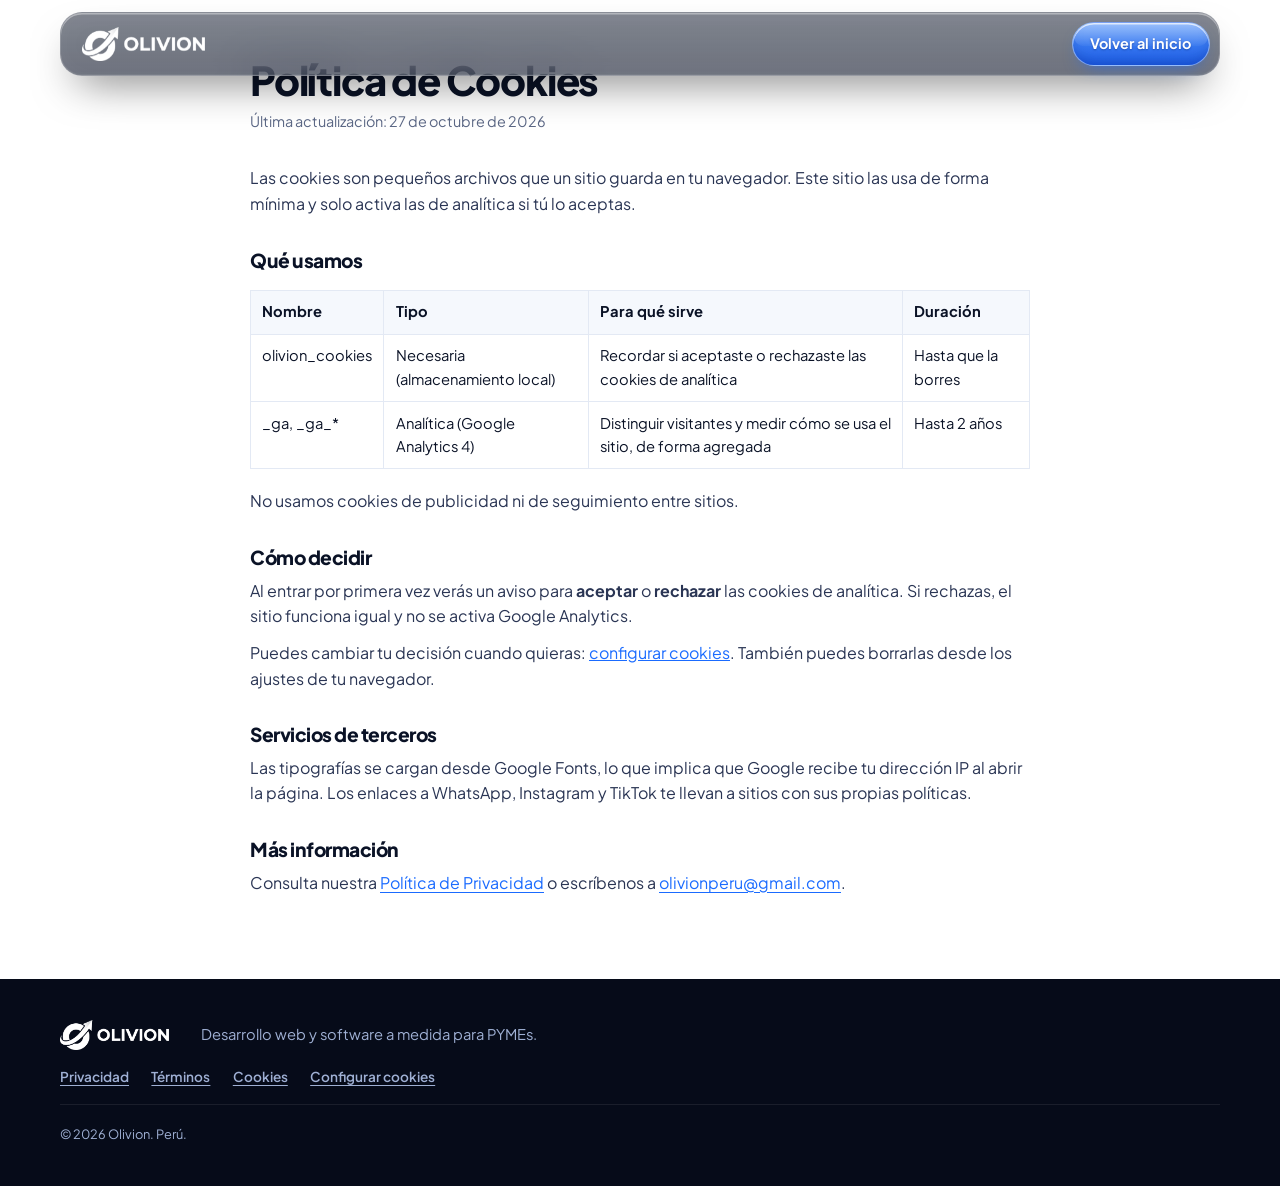
==== cookies.html @ f4558fa3 "Prepara migracion a Cloudflare Pages: dominio olivionperu.com, politicas legales, headers de segurid" ====
<!DOCTYPE html>
<html lang="es">
<head>
<meta charset="utf-8">
<meta name="viewport" content="width=device-width, initial-scale=1">
<title>Política de Cookies | Olivion</title>
<meta name="description" content="Qué cookies usa el sitio de Olivion, para qué sirven y cómo puedes aceptarlas, rechazarlas o cambiar tu decisión.">
<meta name="theme-color" content="#0a1226">
<link rel="canonical" href="https://olivionperu.com/cookies">
<link rel="icon" type="image/png" href="favicon.png">
<link rel="preconnect" href="https://fonts.googleapis.com">
<link rel="preconnect" href="https://fonts.gstatic.com" crossorigin>
<link href="https://fonts.googleapis.com/css2?family=Plus+Jakarta+Sans:wght@400;500;600;700;800&display=swap" rel="stylesheet">
<link rel="stylesheet" href="styles.css">
</head>
<body>
<header class="nav">
  <div class="wrap nav__in">
    <a href="/" class="brand" aria-label="Olivion, inicio"><img src="img/logo-h-light.png" alt="Olivion" height="34"></a>
    <nav class="menu" aria-label="Principal"><a href="/" class="btn btn--sm">Volver al inicio</a></nav>
  </div>
</header>

<main class="legal"><div class="legal__in">
<h1>Política de Cookies</h1>
<p class="upd">Última actualización: 27 de octubre de 2026</p>

<p>Las cookies son pequeños archivos que un sitio guarda en tu navegador. Este sitio las usa de forma mínima y solo activa las de analítica si tú lo aceptas.</p>

<h2>Qué usamos</h2>
<div class="legal__scroll"><table>
  <tr><th>Nombre</th><th>Tipo</th><th>Para qué sirve</th><th>Duración</th></tr>
  <tr><td>olivion_cookies</td><td>Necesaria (almacenamiento local)</td><td>Recordar si aceptaste o rechazaste las cookies de analítica</td><td>Hasta que la borres</td></tr>
  <tr><td>_ga, _ga_*</td><td>Analítica (Google Analytics 4)</td><td>Distinguir visitantes y medir cómo se usa el sitio, de forma agregada</td><td>Hasta 2 años</td></tr>
</table></div>
<p>No usamos cookies de publicidad ni de seguimiento entre sitios.</p>

<h2>Cómo decidir</h2>
<p>Al entrar por primera vez verás un aviso para <strong>aceptar</strong> o <strong>rechazar</strong> las cookies de analítica. Si rechazas, el sitio funciona igual y no se activa Google Analytics.</p>
<p>Puedes cambiar tu decisión cuando quieras: <button type="button" data-cookies style="font:inherit;color:var(--blue);background:none;border:0;padding:0;cursor:pointer;text-decoration:underline">configurar cookies</button>. También puedes borrarlas desde los ajustes de tu navegador.</p>

<h2>Servicios de terceros</h2>
<p>Las tipografías se cargan desde Google Fonts, lo que implica que Google recibe tu dirección IP al abrir la página. Los enlaces a WhatsApp, Instagram y TikTok te llevan a sitios con sus propias políticas.</p>

<h2>Más información</h2>
<p>Consulta nuestra <a href="/privacidad">Política de Privacidad</a> o escríbenos a <a href="mailto:olivionperu@gmail.com">olivionperu@gmail.com</a>.</p>
</div></main>

<footer class="foot">
  <div class="wrap foot__in">
    <img src="img/logo-h-light.png" alt="Olivion" height="30">
    <p>Desarrollo web y software a medida para PYMEs.</p>
    <nav class="foot__legal" aria-label="Legal"><a href="/privacidad">Privacidad</a><a href="/terminos">Términos</a><a href="/cookies">Cookies</a><button type="button" data-cookies>Configurar cookies</button></nav>
    <small>© 2026 Olivion. Perú.</small>
  </div>
</footer>
<script src="analytics.js"></script>
</body>
</html>
---- styles.css ----
:root{
  --ink:#0a1226; --ink2:#111c3a; --blue:#1a6bff; --blue-d:#0f55d6; --sky:#e8f0ff;
  --bg:#ffffff; --soft:#f5f8fd; --line:#e3e9f4; --muted:#5b6785; --wa:#1fb855;
  --r:18px; --shadow:0 20px 50px -20px rgba(10,18,38,.25);
}
*{box-sizing:border-box;margin:0;padding:0}
html{scroll-behavior:smooth;scroll-padding-top:76px}
body{font-family:'Plus Jakarta Sans',system-ui,-apple-system,Segoe UI,sans-serif;color:var(--ink);background:var(--bg);line-height:1.6;-webkit-font-smoothing:antialiased}
img{max-width:100%;display:block}
a{color:inherit;text-decoration:none}
ul,ol{list-style:none}
.wrap{width:min(1160px,100% - 32px);margin-inline:auto}

/* buttons */
.btn{display:inline-flex;align-items:center;gap:.5rem;justify-content:center;background:var(--blue);color:#fff;font-weight:700;font-size:.98rem;padding:.9rem 1.5rem;border-radius:999px;border:0;cursor:pointer;transition:transform .2s,background .2s,box-shadow .2s;box-shadow:0 10px 24px -10px rgba(26,107,255,.7)}
.btn:hover{background:var(--blue-d);transform:translateY(-2px)}
.btn--sm{padding:.6rem 1.1rem;font-size:.9rem;box-shadow:none}
.btn--ghost{background:transparent;color:var(--ink);border:1.5px solid var(--line);box-shadow:none}
.btn--ghost:hover{background:var(--soft);border-color:var(--ink)}
.btn--wa{background:var(--wa);box-shadow:0 10px 24px -10px rgba(31,184,85,.7)}
.btn--wa:hover{background:#17a049}
.btn--line{background:transparent;border:1.5px solid rgba(255,255,255,.35);box-shadow:none}
.btn--line:hover{background:rgba(255,255,255,.1)}
.btn--full{width:100%}
:focus-visible{outline:3px solid var(--blue);outline-offset:3px}

/* nav */
.nav{position:sticky;top:0;z-index:50;background:rgba(10,18,38,.96);backdrop-filter:saturate(180%) blur(14px);border-bottom:1px solid rgba(255,255,255,.08)}
.nav__in{display:flex;align-items:center;justify-content:space-between;height:68px}
.brand img{height:34px;width:auto}
.menu{display:flex;align-items:center;gap:1.8rem;font-weight:600;font-size:.95rem}
.menu a:not(.btn){color:#a9b8d8;transition:color .2s}
.menu a:not(.btn):hover{color:#fff}
.burger{display:none;background:none;border:0;width:44px;height:44px;cursor:pointer;position:relative}
.burger span{position:absolute;left:11px;right:11px;height:2px;background:#fff;border-radius:2px;transition:.25s}
.burger span:first-child{top:18px}.burger span:last-child{top:26px}
.burger[aria-expanded="true"] span:first-child{top:22px;transform:rotate(45deg)}
.burger[aria-expanded="true"] span:last-child{top:22px;transform:rotate(-45deg)}

/* hero */
.hero{position:relative;overflow:hidden;background:var(--ink);color:#fff;isolation:isolate;display:flex;flex-direction:column;min-height:min(880px,calc(100svh - 68px))}
.hero__bg{position:absolute;inset:0;z-index:-1;overflow:hidden}
.orb{position:absolute;border-radius:50%;filter:blur(80px);opacity:.5;will-change:transform}
.o1{width:560px;height:560px;background:radial-gradient(circle,#1a6bff,transparent 65%);top:-220px;left:50%;margin-left:-280px;animation:drift1 16s ease-in-out infinite}
.o2{width:420px;height:420px;background:radial-gradient(circle,#3a4dff,transparent 65%);bottom:-120px;right:-80px;opacity:.35;animation:drift2 19s ease-in-out infinite}
@keyframes drift1{50%{transform:translate(-70px,40px) scale(1.12)}}
@keyframes drift2{50%{transform:translate(-60px,-40px) scale(1.15)}}

.hero__c{display:flex;flex-direction:column;align-items:center;text-align:center;padding:3rem 0 .5rem}
.eyebrow{display:inline-flex;align-items:center;gap:.55rem;font-size:.82rem;font-weight:700;letter-spacing:.06em;text-transform:uppercase;color:var(--blue);margin-bottom:1.2rem}
.eyebrow--l{color:#a9c9ff;background:rgba(255,255,255,.06);border:1px solid rgba(255,255,255,.14);padding:.45rem 1rem;border-radius:99px;backdrop-filter:blur(6px)}
.dot{width:8px;height:8px;border-radius:50%;background:currentColor}
.dot--live{background:#35e07a;box-shadow:0 0 0 0 rgba(53,224,122,.6);animation:ping 2s infinite}
@keyframes ping{70%{box-shadow:0 0 0 10px rgba(53,224,122,0)}100%{box-shadow:0 0 0 0 rgba(53,224,122,0)}}
h1{font-size:clamp(2.3rem,5vw,3.9rem);line-height:1.07;font-weight:800;letter-spacing:-.03em}
.hero h1{color:#fff;font-size:clamp(2.3rem,5.4vw,4.3rem);max-width:21ch}
h1 em{font-style:normal;background:linear-gradient(100deg,#4d93ff,#7fd0ff 40%,#4d93ff 80%);background-size:200% auto;-webkit-background-clip:text;background-clip:text;color:transparent;-webkit-text-fill-color:transparent;animation:shine 6s linear infinite}
@keyframes shine{to{background-position:200% center}}
h2{font-size:clamp(1.8rem,3.4vw,2.6rem);line-height:1.15;font-weight:800;letter-spacing:-.025em}
h3{font-size:1.12rem;font-weight:700;letter-spacing:-.01em}
.lead{font-size:1.12rem;color:#b3c2e0;max-width:38rem;margin:1.1rem 0 1.6rem}
.hero__cta{display:flex;flex-wrap:wrap;justify-content:center;gap:.8rem}
.hero .btn--ghost{color:#fff;border-color:rgba(255,255,255,.3)}
.hero .btn--ghost:hover{background:rgba(255,255,255,.1);border-color:#fff}
.ticks{display:flex;flex-wrap:wrap;justify-content:center;gap:.5rem 1.4rem;margin-top:1.3rem;font-size:.92rem;font-weight:600;color:#a9b8d8}
.ticks li::before{content:"✓";color:#5aa2ff;font-weight:800;margin-right:.45rem}

/* entrada del texto */
.hero__c>*{opacity:0;transform:translateY(20px);animation:up .8s cubic-bezier(.2,.7,.2,1) forwards}
.hero__c>:nth-child(1){animation-delay:.05s}.hero__c>:nth-child(2){animation-delay:.15s}.hero__c>:nth-child(3){animation-delay:.28s}.hero__c>:nth-child(4){animation-delay:.4s}.hero__c>:nth-child(5){animation-delay:.52s}
@keyframes up{to{opacity:1;transform:none}}

/* carrusel de proyectos */
.mq{position:relative;margin-top:auto;padding:1.8rem 0 2.6rem;overflow:hidden;-webkit-mask-image:linear-gradient(90deg,transparent,#000 9%,#000 91%,transparent);mask-image:linear-gradient(90deg,transparent,#000 9%,#000 91%,transparent);animation:fadein 1s .5s both}
@keyframes fadein{from{opacity:0;transform:translateY(30px)}}
.mq__track{display:flex;width:max-content;will-change:transform}
.mq__set{display:flex;gap:1.2rem;padding-right:1.2rem}
.mq__card{position:relative;flex:none;width:clamp(250px,29vw,390px);aspect-ratio:16/9;border-radius:16px;overflow:hidden;background:#0d1731;border:1px solid rgba(255,255,255,.14);box-shadow:0 26px 50px -22px rgba(0,0,0,.85);transform:rotate(-2.5deg);transition:transform .35s ease}
.mq__card:nth-child(even){transform:rotate(3deg) translateY(14px)}
.mq__card:hover{transform:rotate(0) scale(1.05);z-index:2}
.mq__card img{width:100%;height:100%;object-fit:cover;object-position:left top}
.mq__card figcaption{position:absolute;left:10px;bottom:10px;background:rgba(10,18,38,.78);backdrop-filter:blur(6px);color:#fff;font-size:.72rem;font-weight:700;padding:.3rem .7rem;border-radius:99px;border:1px solid rgba(255,255,255,.15)}
/* tarjetas de ejemplo (sin captura real) */
.m{display:flex;flex-direction:column;padding:0;background:#fff}
.m__bar{display:flex;gap:5px;padding:8px 10px;background:#f1f4fa;border-bottom:1px solid var(--line)}
.m__bar i{width:7px;height:7px;border-radius:50%;background:#cdd6e8}
.m__hero{flex:1;margin:10px 10px 0;border-radius:10px;padding:14px;display:flex;flex-direction:column;justify-content:center;gap:7px;background:linear-gradient(135deg,var(--b),var(--a))}
.m__l1{height:11px;width:72%;border-radius:4px;background:#fff}
.m__l2{height:11px;width:50%;border-radius:4px;background:rgba(255,255,255,.65)}
.m__btn{height:16px;width:64px;border-radius:99px;background:#fff;opacity:.9;margin-top:4px}
.m__row{display:grid;grid-template-columns:repeat(3,1fr);gap:7px;padding:8px 10px 10px}
.m__row i{height:26px;border-radius:7px;background:#eaf0fb}
/* strip */
.strip{background:#0d1731;color:#fff;border-top:1px solid rgba(255,255,255,.08)}
.strip__in{display:grid;grid-template-columns:repeat(4,1fr);gap:1rem;padding:1.6rem 0}
.strip__in div{display:flex;flex-direction:column;padding-left:1rem;border-left:2px solid var(--blue)}
.strip__in strong{font-size:.98rem}
.strip__in span{font-size:.84rem;color:#9fb0d4}

/* sections */
.sec{padding:5.5rem 0}
.sec--dark{background:radial-gradient(800px 400px at 100% 0,rgba(26,107,255,.25),transparent 60%),var(--ink);color:#fff}
.sec--soft{background:var(--soft)}
.sec__head{max-width:40rem;margin-bottom:3rem}
.muted{color:var(--muted);margin-top:1rem;font-size:1.05rem}
.sec--dark .muted{color:#a9b8d8}

.grid4{display:grid;grid-template-columns:repeat(4,1fr);gap:1.2rem}
.card{background:#fff;border:1px solid var(--line);border-radius:var(--r);padding:1.7rem;transition:transform .25s,box-shadow .25s,border-color .25s}
.card:hover{transform:translateY(-6px);box-shadow:var(--shadow);border-color:#c9d8f5}
.card h3{margin:1.1rem 0 .5rem}
.card p{color:var(--muted);font-size:.95rem}

/* steps */
.steps{display:grid;grid-template-columns:repeat(4,1fr);gap:1.2rem;counter-reset:s}
.steps li{position:relative;padding:1.6rem;border:1px solid rgba(255,255,255,.12);border-radius:var(--r);background:rgba(255,255,255,.04)}
.steps span{font-size:2.4rem;font-weight:800;color:var(--blue);line-height:1;letter-spacing:-.04em}
.steps h3{margin:.9rem 0 .4rem}
.steps p{color:#a9b8d8;font-size:.94rem}

/* work */
.work{display:grid;grid-template-columns:.9fr 1.1fr;gap:3.5rem;align-items:center}
.work__copy .btn{margin-top:1.8rem}
.check{margin-top:1.4rem;display:grid;gap:.6rem;font-weight:600}
.check li::before{content:"✓";display:inline-grid;place-items:center;width:22px;height:22px;border-radius:50%;background:var(--sky);color:var(--blue);font-size:.75rem;font-weight:800;margin-right:.7rem}
.note{margin-top:1.1rem;font-size:.82rem;color:var(--muted)}
.work__img{border-radius:22px;overflow:hidden;box-shadow:var(--shadow);border:1px solid var(--line);background:var(--ink)}
.work__img img{width:100%;height:auto;transition:transform .6s}
.work__img:hover img{transform:scale(1.03)}

/* about */
.about{display:grid;grid-template-columns:1fr 1fr;gap:4rem;align-items:start}
.about__txt p{color:var(--muted);font-size:1.05rem}
.about__txt strong{color:var(--ink)}
.values{display:grid;gap:.9rem;margin-top:1.8rem}
.values div{display:flex;flex-direction:column;background:#fff;border:1px solid var(--line);border-left:4px solid var(--blue);border-radius:12px;padding:.9rem 1.2rem}
.values b{font-size:1rem}
.values span{font-size:.9rem;color:var(--muted)}

/* cta */
.cta{background:radial-gradient(700px 400px at 0 0,rgba(26,107,255,.35),transparent 60%),var(--ink);color:#fff;padding:5.5rem 0}
.cta__in{display:grid;grid-template-columns:1fr 1fr;gap:3.5rem;align-items:center}
.cta__ico{margin-bottom:1.4rem}
.cta__copy p{color:#a9b8d8;font-size:1.08rem;margin:1rem 0 2rem;max-width:30rem}
.cta__links{display:flex;flex-wrap:wrap;gap:.8rem}
.form{background:#fff;color:var(--ink);border-radius:22px;padding:2rem;box-shadow:0 30px 60px -25px rgba(0,0,0,.6);display:grid;gap:1rem}
.form h3{font-size:1.3rem}
.form label{display:grid;gap:.35rem;font-size:.85rem;font-weight:700}
.form input,.form select,.form textarea{font:inherit;font-weight:500;font-size:.95rem;padding:.75rem .9rem;border:1.5px solid var(--line);border-radius:12px;background:var(--soft);color:var(--ink);transition:border-color .2s,background .2s;width:100%}
.form textarea{resize:vertical}
.form input:focus,.form select:focus,.form textarea:focus{outline:none;border-color:var(--blue);background:#fff}
.form input.err{border-color:#e5484d}
.hint{font-size:.8rem;color:var(--muted);text-align:center}

/* footer */
.foot{background:#060b19;color:#9fb0d4;padding:2.6rem 0}
.foot__in{display:flex;flex-wrap:wrap;align-items:center;gap:1rem 2rem}
.foot__in img{height:30px;width:auto}
.foot__in p{flex:1;font-size:.92rem}
.foot__in a{font-weight:600;color:#fff}
.foot__in a:hover{color:#7fb0ff}
.foot__in small{width:100%;border-top:1px solid rgba(255,255,255,.08);padding-top:1.2rem;font-size:.8rem}

/* floating whatsapp */
/* reveal */
.rv{opacity:0;transform:translateY(22px);transition:opacity .7s ease,transform .7s ease}
.rv.in{opacity:1;transform:none}
@media (prefers-reduced-motion:reduce){*{animation:none!important;transition:none!important}.hero__c>*{opacity:1;transform:none}.rv{opacity:1;transform:none}html{scroll-behavior:auto}}

/* responsive */
@media (max-width:1000px){
  .grid4,.steps{grid-template-columns:repeat(2,1fr)}
  .strip__in{grid-template-columns:repeat(2,1fr)}
  .work,.about,.cta__in{grid-template-columns:1fr;gap:2.6rem}
  .hero__c{padding:3rem 0 1.5rem}
}
@media (max-width:760px){
  .burger{display:block}
  .menu{position:fixed;inset:68px 0 auto 0;background:#0d1731;flex-direction:column;align-items:stretch;gap:0;padding:.6rem 16px 1.4rem;border-bottom:1px solid rgba(255,255,255,.1);transform:translateY(-130%);transition:transform .3s;box-shadow:var(--shadow)}
  .menu.open{transform:none}
  .menu a:not(.btn){padding:.9rem 0;border-bottom:1px solid rgba(255,255,255,.1)}
  .menu__cta{margin-top:1rem}
  .sec,.cta{padding:4rem 0}
}
@media (max-width:560px){
  .grid4,.steps{grid-template-columns:1fr}
  .hero__cta .btn{width:100%}
  .mq__card{width:230px}
  .form{padding:1.4rem}
  h1 em{white-space:normal}
}

/* ===== LIQUID GLASS ===== */
:root{--glass-blur:blur(18px) saturate(190%)}
html{scroll-padding-top:100px}

/* Botones */
.btn{
  position:relative;isolation:isolate;overflow:hidden;
  background:linear-gradient(180deg,rgba(78,146,255,.94),rgba(22,94,242,.9));
  -webkit-backdrop-filter:var(--glass-blur);backdrop-filter:var(--glass-blur);
  border:1px solid rgba(255,255,255,.4);
  box-shadow:
    inset 0 1.5px 0 rgba(255,255,255,.7),
    inset 0 -12px 20px -6px rgba(0,30,130,.35),
    inset 0 0 0 1px rgba(255,255,255,.08),
    0 12px 28px -12px rgba(26,107,255,.85),
    0 2px 6px rgba(10,18,38,.22);
  text-shadow:0 1px 2px rgba(0,25,100,.4);
  transition:transform .25s cubic-bezier(.2,.8,.2,1),box-shadow .25s,filter .25s;
}
.btn::before{content:"";position:absolute;inset:0 0 46% 0;border-radius:inherit;z-index:-1;pointer-events:none;
  background:linear-gradient(180deg,rgba(255,255,255,.42),rgba(255,255,255,.04))}
.btn::after{content:"";position:absolute;top:-10%;bottom:-10%;left:-70%;width:45%;z-index:-1;pointer-events:none;
  background:linear-gradient(100deg,transparent,rgba(255,255,255,.55),transparent);transform:skewX(-20deg);transition:left .8s cubic-bezier(.2,.8,.2,1)}
.btn:hover{background:linear-gradient(180deg,rgba(96,158,255,.96),rgba(30,104,250,.92));transform:translateY(-2px) scale(1.02);filter:saturate(1.1)}
.btn:hover::after{left:130%}
.btn:active{transform:translateY(0) scale(.98)}
.btn--sm{box-shadow:inset 0 1.5px 0 rgba(255,255,255,.7),inset 0 -8px 14px -6px rgba(0,30,130,.35),0 8px 18px -10px rgba(26,107,255,.8)}

.btn--ghost,.hero .btn--ghost{
  background:linear-gradient(180deg,rgba(255,255,255,.16),rgba(255,255,255,.05));
  border:1px solid rgba(255,255,255,.3);color:#fff;text-shadow:none;
  box-shadow:inset 0 1.5px 0 rgba(255,255,255,.45),inset 0 -10px 18px -8px rgba(255,255,255,.08),0 10px 24px -14px rgba(0,0,0,.6);
}
.btn--ghost:hover,.hero .btn--ghost:hover{background:linear-gradient(180deg,rgba(255,255,255,.26),rgba(255,255,255,.1));border-color:rgba(255,255,255,.5)}
.btn--wa{
  background:linear-gradient(180deg,rgba(64,214,112,.94),rgba(24,160,76,.9));
  box-shadow:inset 0 1.5px 0 rgba(255,255,255,.7),inset 0 -12px 20px -6px rgba(0,80,30,.35),0 12px 28px -12px rgba(31,184,85,.85),0 2px 6px rgba(10,18,38,.22);
  text-shadow:0 1px 2px rgba(0,60,25,.4)}
.btn--wa:hover{background:linear-gradient(180deg,rgba(84,226,128,.96),rgba(30,172,84,.92))}
.btn--line{
  background:linear-gradient(180deg,rgba(255,255,255,.16),rgba(255,255,255,.05));
  border:1px solid rgba(255,255,255,.32);
  box-shadow:inset 0 1.5px 0 rgba(255,255,255,.45),inset 0 -10px 18px -8px rgba(255,255,255,.08),0 10px 24px -14px rgba(0,0,0,.6)}
.btn--line:hover{background:linear-gradient(180deg,rgba(255,255,255,.26),rgba(255,255,255,.1))}
.hero .btn:not(.btn--ghost){animation:glowglass 3s ease-in-out infinite}
@keyframes glowglass{50%{filter:drop-shadow(0 8px 20px rgba(26,107,255,.6))}}

/* Barra de menú flotante */
.nav{position:fixed;top:12px;left:0;right:0;z-index:50;background:none;border:0;-webkit-backdrop-filter:none;backdrop-filter:none;pointer-events:none}
.nav__in{pointer-events:auto;height:64px;padding:0 10px 0 22px;border-radius:22px;position:relative;z-index:0}
/* capa de cristal (separada para que el menú móvil también pueda desenfocar) */
.nav__in::after{content:"";position:absolute;inset:0;z-index:-1;border-radius:inherit;pointer-events:none;
  background:linear-gradient(180deg,rgba(255,255,255,.16),rgba(255,255,255,.04)),rgba(10,18,38,.62);
  -webkit-backdrop-filter:blur(24px) saturate(190%);backdrop-filter:blur(24px) saturate(190%);
  border:1px solid rgba(255,255,255,.2);
  box-shadow:inset 0 1.5px 0 rgba(255,255,255,.4),inset 0 -1px 0 rgba(255,255,255,.06),inset 0 0 30px rgba(255,255,255,.04),0 20px 44px -18px rgba(0,0,0,.65)}
.nav__in::before{content:"";position:absolute;inset:0 0 55% 0;border-radius:inherit;pointer-events:none;z-index:-1;background:linear-gradient(180deg,rgba(255,255,255,.12),transparent)}
.nav__in>.brand,.nav__in>.burger{position:relative}
.menu{gap:.25rem}
.menu a:not(.btn){padding:.5rem .95rem;border-radius:99px;border:1px solid transparent;transition:background .25s,color .25s,border-color .25s,box-shadow .25s}
.menu a:not(.btn):hover{background:linear-gradient(180deg,rgba(255,255,255,.2),rgba(255,255,255,.07));border-color:rgba(255,255,255,.2);box-shadow:inset 0 1px 0 rgba(255,255,255,.35)}
.menu__cta{margin-left:.5rem}
.burger{border-radius:14px;background:linear-gradient(180deg,rgba(255,255,255,.18),rgba(255,255,255,.05));border:1px solid rgba(255,255,255,.22);box-shadow:inset 0 1px 0 rgba(255,255,255,.4)}

/* el hero pasa por debajo de la barra flotante */
.hero{min-height:min(920px,100svh)}
.hero__c{padding-top:7.6rem}

/* WhatsApp flotante */
@media (max-width:1000px){.hero__c{padding-top:7rem}}
@media (max-width:760px){
  .nav{top:8px}
  .nav__in{height:58px;padding:0 8px 0 16px;border-radius:20px}
  .brand img{height:30px}
  .nav__in>.menu{position:absolute;inset:calc(100% + 10px) 0 auto 0;border-radius:22px;padding:.7rem 14px 1.1rem;
    background:linear-gradient(180deg,rgba(255,255,255,.16),rgba(255,255,255,.04)),rgba(10,18,38,.72);
    -webkit-backdrop-filter:blur(26px) saturate(190%);backdrop-filter:blur(26px) saturate(190%);
    border:1px solid rgba(255,255,255,.22);
    box-shadow:inset 0 1.5px 0 rgba(255,255,255,.4),0 30px 60px -20px rgba(0,0,0,.7);
    opacity:0;pointer-events:none;transform:translateY(-16px) scale(.98);transition:opacity .25s,transform .3s}
  .menu.open{opacity:1;pointer-events:auto;transform:none}
  .menu a:not(.btn){border-radius:14px;padding:.85rem 1rem;border:0}
  .menu__cta{margin:.8rem 0 0}
  .hero__c{padding-top:6.4rem}
}

/* ===== CURSOR, REDES, COTIZADOR Y PREGUNTAS ===== */

/* cursor interactivo */
.cursor-ring,.cursor-dot{position:fixed;left:0;top:0;z-index:9999;pointer-events:none;opacity:0;will-change:transform}
.has-cursor .cursor-ring,.has-cursor .cursor-dot{opacity:1}
.cursor-ring{width:30px;height:30px;margin:-15px 0 0 -15px;border:1px solid rgba(26,107,255,.55);border-radius:50%;transition:width .2s ease,height .2s ease,margin .2s ease,opacity .3s}
.cursor-ring.is-link,.cursor-ring.is-card{width:36px;height:36px;margin:-18px 0 0 -18px}
.cursor-ring.is-down{width:26px;height:26px;margin:-13px 0 0 -13px}
.cursor-dot{width:6px;height:6px;margin:-3px 0 0 -3px;border-radius:50%;background:#1a6bff}
.has-cursor,.has-cursor a,.has-cursor button,.has-cursor label,.has-cursor summary,.has-cursor .btn,.has-cursor .mq__card{cursor:none}
.has-cursor input[type=text],.has-cursor input:not([type]),.has-cursor textarea,.has-cursor select{cursor:auto}

/* luz que sigue al mouse en el hero + botones magnéticos */
.spot{position:absolute;left:0;top:0;width:560px;height:560px;border-radius:50%;background:radial-gradient(circle,rgba(70,140,255,.3),transparent 65%);transform:translate(calc(var(--mx,-999px) - 280px),calc(var(--my,-999px) - 280px));opacity:0;transition:opacity .5s;pointer-events:none}
.hero:hover .spot{opacity:1}
.btn{translate:var(--tx,0px) var(--ty,0px);transition:transform .25s cubic-bezier(.2,.8,.2,1),translate .18s ease-out,box-shadow .25s,filter .25s}

/* redes en la esquina */
.foot__social{display:flex;gap:1.2rem}

/* cotizador retirado: ahora hay paquetes */
.grad{font-style:normal;background:linear-gradient(100deg,#1a6bff,#4d93ff);-webkit-background-clip:text;background-clip:text;color:transparent;-webkit-text-fill-color:transparent}

/* preguntas frecuentes */
.faq{display:grid;grid-template-columns:.8fr 1.2fr;gap:3.5rem;align-items:start}
.faq__head{position:sticky;top:100px}
.faq__list{display:grid;gap:.8rem}
.faq__item{background:#fff;border:1px solid var(--line);border-radius:16px;transition:border-color .25s,box-shadow .25s}
.faq__item[open]{border-color:#c9d8f5;box-shadow:var(--shadow)}
.faq__item summary{list-style:none;display:flex;justify-content:space-between;align-items:center;gap:1rem;padding:1.1rem 1.3rem;font-weight:700;cursor:pointer}
.faq__item summary::-webkit-details-marker{display:none}
.faq__item summary::after{content:"+";flex:none;width:28px;height:28px;border-radius:50%;background:var(--sky);color:var(--blue);display:grid;place-items:center;font-size:1.2rem;line-height:1;transition:transform .3s}
.faq__item[open] summary::after{transform:rotate(45deg)}
.faq__item p{padding:0 1.3rem 1.2rem;color:var(--muted)}

@media (max-width:1000px){
  .faq{grid-template-columns:1fr;gap:2.4rem}
  .faq__head{position:static}
}
@media (max-width:560px){
  }

/* paquetes */
.sec__head--c{margin-inline:auto;text-align:center}
.plans{display:grid;grid-template-columns:repeat(4,1fr);gap:1.1rem;align-items:stretch;padding-top:14px}
.plan{position:relative;display:flex;flex-direction:column;background:#fff;border:1px solid var(--line);border-radius:22px;padding:1.8rem 1.5rem 1.6rem;transition:transform .3s cubic-bezier(.2,.8,.2,1),box-shadow .3s,border-color .3s}
.plan:hover{transform:translateY(-6px);box-shadow:var(--shadow);border-color:#c9d8f5}
.plan h3{font-size:1.2rem}
.plan__for{color:var(--muted);font-size:.9rem;margin:.4rem 0 1.2rem;min-height:3.1em}
.plan__list{display:grid;gap:.65rem;margin-bottom:1.7rem;font-size:.92rem;flex:1;align-content:start}
.plan__list li{display:flex;gap:.6rem;align-items:flex-start;line-height:1.45}
.plan__list li::before{content:"✓";flex:none;width:20px;height:20px;border-radius:50%;background:var(--sky);color:var(--blue);font-size:.7rem;font-weight:800;display:grid;place-items:center;margin-top:.1rem}
.plan .btn{width:100%}

.plan.plan--hot{background:radial-gradient(420px 260px at 100% 0,rgba(26,107,255,.38),transparent 65%),linear-gradient(180deg,#0f1b3d,#0a1226);color:#fff;border-color:rgba(120,170,255,.35);box-shadow:0 30px 60px -28px rgba(26,107,255,.75);transform:translateY(-12px)}
.plan.plan--hot:hover{transform:translateY(-18px)}
.plan--hot .plan__for{color:#b3c2e0}
.plan--hot .plan__list li::before{background:rgba(255,255,255,.14);color:#8fbcff}
.plan__badge{position:absolute;top:-14px;left:50%;transform:translateX(-50%);padding:.35rem 1rem;border-radius:99px;background:linear-gradient(180deg,#5a9eff,#1a6bff);color:#fff;font-size:.75rem;font-weight:800;letter-spacing:.04em;white-space:nowrap;box-shadow:inset 0 1px 0 rgba(255,255,255,.6),0 10px 20px -8px rgba(26,107,255,.8)}
.plan--custom{background:linear-gradient(180deg,#f7faff,#fff);border-style:dashed;border-color:#bcd0f3}

.plans__extra{margin-top:2.2rem;text-align:center;color:var(--muted)}
.plans__extra b{color:var(--ink)}
.plans__note{margin-top:.5rem;font-size:.85rem}

@media (max-width:1100px){
  .plans{grid-template-columns:repeat(2,1fr);gap:1.4rem 1.1rem}
  .plan.plan--hot{transform:none}
  .plan.plan--hot:hover{transform:translateY(-6px)}
}
@media (max-width:560px){
  .plans{grid-template-columns:1fr}
  .plan__for{min-height:0}
}

/* ===== ICONOS BLANCOS, CAMINO DE PROCESO Y CARRUSEL ARRASTRABLE ===== */
.sico{width:22px;height:22px;flex:none;display:block;color:#fff}
.btn .sico{width:20px;height:20px}
.foot__social a{display:inline-flex;align-items:center;gap:.55rem}
.foot__social .sico{width:20px;height:20px}
.foot__social{flex-wrap:wrap}

/* carrusel: se arrastra con dedo o puntero */
.mq{touch-action:pan-y;user-select:none;-webkit-user-select:none;cursor:grab}
.mq.is-drag{cursor:grabbing}
.mq__card img{pointer-events:none;-webkit-user-drag:none}

/* camino de proceso (norte a sur) */
.path{position:relative;max-width:620px;margin:0 auto;--head:0px}
.path__line{position:absolute;left:28px;top:var(--y0,29px);height:var(--h,0px);width:4px;margin-left:0;border-radius:4px;background:rgba(255,255,255,.12)}
.path__fill{position:absolute;left:0;top:0;width:100%;height:var(--head);border-radius:inherit;background:linear-gradient(180deg,#4d93ff,#7fd0ff);box-shadow:0 0 18px rgba(77,147,255,.85)}
.path__runner{position:absolute;left:50%;top:var(--head);width:34px;height:34px;margin:-17px 0 0 -17px;border-radius:50%;display:grid;place-items:center;z-index:2;
  background:linear-gradient(180deg,#5a9eff,#1a6bff);border:1px solid rgba(255,255,255,.5);box-shadow:inset 0 1px 0 rgba(255,255,255,.6),0 0 0 6px rgba(26,107,255,.22),0 10px 22px -6px rgba(26,107,255,.9)}
.path__runner img{width:17px;height:auto}
.path__steps{position:relative;display:grid;gap:1.6rem}
.step{position:relative;padding-left:86px;min-height:58px}
.step__node{position:absolute;left:0;top:0;width:58px;height:58px;border-radius:50%;display:grid;place-items:center;z-index:1;font-size:1.25rem;font-weight:800;color:#8fa3cc;
  background:linear-gradient(180deg,rgba(255,255,255,.1),rgba(255,255,255,.03)),#0f1b3d;border:1.5px solid rgba(255,255,255,.16);box-shadow:inset 0 1px 0 rgba(255,255,255,.25);transition:background .4s,color .4s,border-color .4s,box-shadow .4s,transform .4s}
.step__card{padding:1rem 1.25rem;border-radius:18px;background:rgba(255,255,255,.04);border:1px solid rgba(255,255,255,.1);transition:background .4s,border-color .4s,transform .4s,box-shadow .4s}
.step__card h3{font-size:1.15rem;margin-bottom:.15rem;color:#c9d6f0;transition:color .4s}
.step__card p{color:#8fa3cc;font-size:.95rem;transition:color .4s}
.step.on .step__node{color:#fff;background:linear-gradient(180deg,#5a9eff,#1a6bff);border-color:rgba(255,255,255,.55);box-shadow:inset 0 1px 0 rgba(255,255,255,.6),0 12px 26px -8px rgba(26,107,255,.9)}
.step.on .step__card{background:linear-gradient(180deg,rgba(255,255,255,.1),rgba(255,255,255,.04));border-color:rgba(120,170,255,.4);transform:translateX(4px);box-shadow:0 20px 40px -24px rgba(26,107,255,.7)}
.step.on .step__card h3{color:#fff}
.step.on .step__card p{color:#b3c2e0}
.step.now .step__node{animation:nodePing 2s infinite}
@keyframes nodePing{70%{box-shadow:inset 0 1px 0 rgba(255,255,255,.6),0 0 0 14px rgba(26,107,255,0)}}
.step:hover .step__card{transform:translateX(8px)}
@media (max-width:560px){
  .path__line{left:22px}
  .step{padding-left:70px}
  .step__node{width:46px;height:46px;font-size:1.05rem}
  .step__card{padding:.85rem 1rem}
}

/* columna de contacto y redes (esquina inferior derecha) */
.stack{position:fixed;right:18px;bottom:18px;z-index:60;display:flex;flex-direction:column;align-items:flex-end;gap:12px}
.stack__a{width:58px;height:58px;border-radius:50%;display:grid;place-items:center;color:#fff;box-shadow:0 10px 24px -8px rgba(0,0,0,.55),inset 0 1px 0 rgba(255,255,255,.35);transition:transform .25s cubic-bezier(.2,.8,.2,1),box-shadow .25s}
.stack__a:hover{transform:translateY(-3px) scale(1.08);box-shadow:0 16px 30px -8px rgba(0,0,0,.6),inset 0 1px 0 rgba(255,255,255,.35)}
.stack__a--gm{background:#fff}
.stack__a--ig{background:radial-gradient(circle at 30% 107%,#fdf497 0%,#fdf497 5%,#fd5949 45%,#d6249f 60%,#285aeb 90%)}
.stack__a--tt{background:#000}
.sk{width:30px;height:30px;display:block}
.stack__a--gm .sk{width:34px;height:34px}

.stack__cta{display:flex;align-items:center;gap:.6rem;background:linear-gradient(180deg,#3ddc7e,#1fa855);color:#fff;font-weight:700;font-size:.92rem;white-space:nowrap;padding:.85rem 1.3rem;border-radius:999px;box-shadow:0 10px 24px -8px rgba(0,0,0,.55),inset 0 1px 0 rgba(255,255,255,.35);transition:transform .25s cubic-bezier(.2,.8,.2,1),box-shadow .25s}
.stack__cta .sk{width:22px;height:22px;flex:none}
.stack__cta:hover{transform:translateY(-3px) scale(1.04);box-shadow:0 16px 30px -8px rgba(0,0,0,.6),inset 0 1px 0 rgba(255,255,255,.35)}
@media (max-width:560px){
  .stack{right:12px;bottom:12px;gap:10px}
  .stack__a{width:50px;height:50px}
  .sk{width:26px;height:26px}
  .stack__a--gm .sk{width:30px;height:30px}
  .stack__cta{padding:.7rem 1rem;font-size:.8rem;gap:.45rem}
  .stack__cta .sk{width:18px;height:18px}
}

/* ===== SECCIÓN NOSOTROS: FUNDADOR ===== */
.founder-wrap{display:grid;grid-template-columns:.8fr 1.2fr;gap:3.5rem;align-items:start}
.founder{text-align:center;background:#fff;border:1px solid var(--line);border-radius:26px;padding:1.6rem 1.5rem 1.8rem;box-shadow:var(--shadow);position:sticky;top:100px}
.founder__photo{position:relative;aspect-ratio:4/4.6;border-radius:20px;overflow:hidden;margin-bottom:1.2rem;background:radial-gradient(circle at 30% 20%,#4d93ff,transparent 55%),linear-gradient(160deg,#173068,#0a1226);display:grid;place-items:center}
.founder__photo span{font-size:4.2rem;font-weight:800;letter-spacing:-.04em;color:rgba(255,255,255,.9)}
.founder__photo img{position:absolute;inset:0;width:100%;height:100%;object-fit:cover}
.founder h3{font-size:1.35rem}
.founder__role{color:var(--blue-d);font-weight:700;font-size:.92rem;margin-top:.15rem}
.founder__tags{display:flex;flex-wrap:wrap;justify-content:center;gap:.45rem;margin:1rem 0 1.2rem}
.founder__tags li{padding:.3rem .8rem;border-radius:99px;background:var(--sky);color:var(--blue-d);font-size:.78rem;font-weight:700}
.founder__story h2{margin-bottom:1.2rem}
.founder__story p{color:var(--muted);font-size:1.05rem;margin-bottom:1rem}
.founder__story strong{color:var(--ink)}
.traits{display:grid;gap:.7rem;margin:1.3rem 0 1.5rem}
.traits li{display:flex;flex-direction:column;background:#fff;border:1px solid var(--line);border-left:4px solid var(--blue);border-radius:12px;padding:.85rem 1.1rem}
.traits b{font-size:1rem}
.traits span{font-size:.92rem;color:var(--muted)}
.founder__story .founder__hi{font-weight:700;color:var(--ink);font-size:1.15rem;margin-bottom:1.4rem}
@media (max-width:1000px){
  .founder-wrap{grid-template-columns:1fr;gap:2.4rem}
  .founder{position:static;max-width:420px;margin:0 auto;width:100%}
}

/* ===== CLIENTES FUNDADORES ===== */
.fund{display:grid;grid-template-columns:1.1fr .9fr;gap:3.5rem;align-items:center}
.fund__list{display:grid;gap:.75rem;margin:1.5rem 0 1.3rem;color:#c9d6f0}
.fund__list li{display:flex;gap:.7rem;align-items:flex-start}
.fund__list li::before{content:"✓";flex:none;width:22px;height:22px;border-radius:50%;background:rgba(255,255,255,.14);color:#8fbcff;font-size:.75rem;font-weight:800;display:grid;place-items:center;margin-top:.1rem}
.fund__give{color:#9fb4dc;font-size:.95rem;margin-bottom:1.7rem}
.fund__give b{color:#fff}
.fund__slots{display:grid;gap:.9rem}
.slot{display:flex;align-items:center;gap:1.1rem;padding:1.15rem 1.4rem;border-radius:22px;background:linear-gradient(180deg,rgba(255,255,255,.13),rgba(255,255,255,.04));border:1px solid rgba(255,255,255,.18);box-shadow:inset 0 1px 0 rgba(255,255,255,.3),0 24px 44px -26px rgba(0,0,0,.75);-webkit-backdrop-filter:blur(14px);backdrop-filter:blur(14px);transition:transform .3s cubic-bezier(.2,.8,.2,1)}
.slot:hover{transform:translateX(6px)}
.slot>span{flex:none;width:48px;height:48px;border-radius:50%;display:grid;place-items:center;font-weight:800;font-size:1.2rem;color:#fff;background:linear-gradient(180deg,#5a9eff,#1a6bff);box-shadow:inset 0 1px 0 rgba(255,255,255,.6),0 0 0 6px rgba(26,107,255,.22)}
.slot b{display:block;font-size:1.05rem}
.slot small{display:flex;align-items:center;gap:.45rem;color:#9fb4dc;font-size:.85rem;font-weight:600}
.slot .live{width:8px;height:8px;border-radius:50%;background:#35e07a;box-shadow:0 0 0 0 rgba(53,224,122,.6);animation:ping 2s infinite}
@media (max-width:1000px){.fund{grid-template-columns:1fr;gap:2.4rem}}

/* ===== aviso de cookies ===== */
.ck{position:fixed;left:16px;bottom:16px;z-index:90;max-width:440px;background:var(--ink);color:#d5def2;border:1px solid rgba(255,255,255,.12);border-radius:var(--r);padding:1.1rem 1.2rem;box-shadow:var(--shadow);font-size:.88rem;line-height:1.5}
.ck a{color:#7fb0ff;text-decoration:underline}
.ck__b{display:flex;gap:.6rem;margin-top:.8rem}
.ck__b button{flex:1;cursor:pointer;font:inherit;font-weight:700;padding:.6rem 1rem;border-radius:999px;border:1.5px solid rgba(255,255,255,.3);background:transparent;color:#fff}
.ck__b .ck__ok{background:var(--blue);border-color:var(--blue)}
.ck__b button:hover{filter:brightness(1.15)}
@media (max-width:560px){.ck{left:10px;right:10px;bottom:10px;max-width:none}}

/* ===== enlaces legales del pie ===== */
.foot__legal{width:100%;display:flex;flex-wrap:wrap;gap:.4rem 1.4rem;font-size:.85rem}
.foot__legal a,.foot__legal button{font:inherit;font-weight:600;color:#9fb0d4;background:none;border:0;padding:0;cursor:pointer;text-decoration:underline;text-underline-offset:3px}
.foot__legal a:hover,.foot__legal button:hover{color:#fff}

/* ===== paginas legales ===== */
.legal{padding:3.5rem 0 4.5rem;background:var(--bg)}
.legal__in{width:min(780px,100% - 32px);margin-inline:auto}
.legal h1{font-size:clamp(1.8rem,4vw,2.5rem);line-height:1.2;margin-bottom:.4rem}
.legal .upd{color:var(--muted);font-size:.9rem;margin-bottom:2rem}
.legal h2{font-size:1.2rem;margin:2rem 0 .6rem}
.legal p,.legal li{color:#2a3554;margin-bottom:.7rem}
.legal ul{list-style:disc;padding-left:1.3rem;margin-bottom:.8rem}
.legal a{color:var(--blue);text-decoration:underline;text-underline-offset:3px}
.legal table{width:100%;border-collapse:collapse;margin:.6rem 0 1.2rem;font-size:.92rem}
.legal th,.legal td{border:1px solid var(--line);padding:.6rem .7rem;text-align:left;vertical-align:top}
.legal th{background:var(--soft)}
.legal__scroll{overflow-x:auto}
.nf{min-height:70vh;display:grid;place-items:center;text-align:center;padding:3rem 1rem}
.nf h1{font-size:clamp(3rem,10vw,6rem);color:var(--blue);line-height:1}
.nf p{margin:.8rem 0 1.6rem;color:var(--muted)}
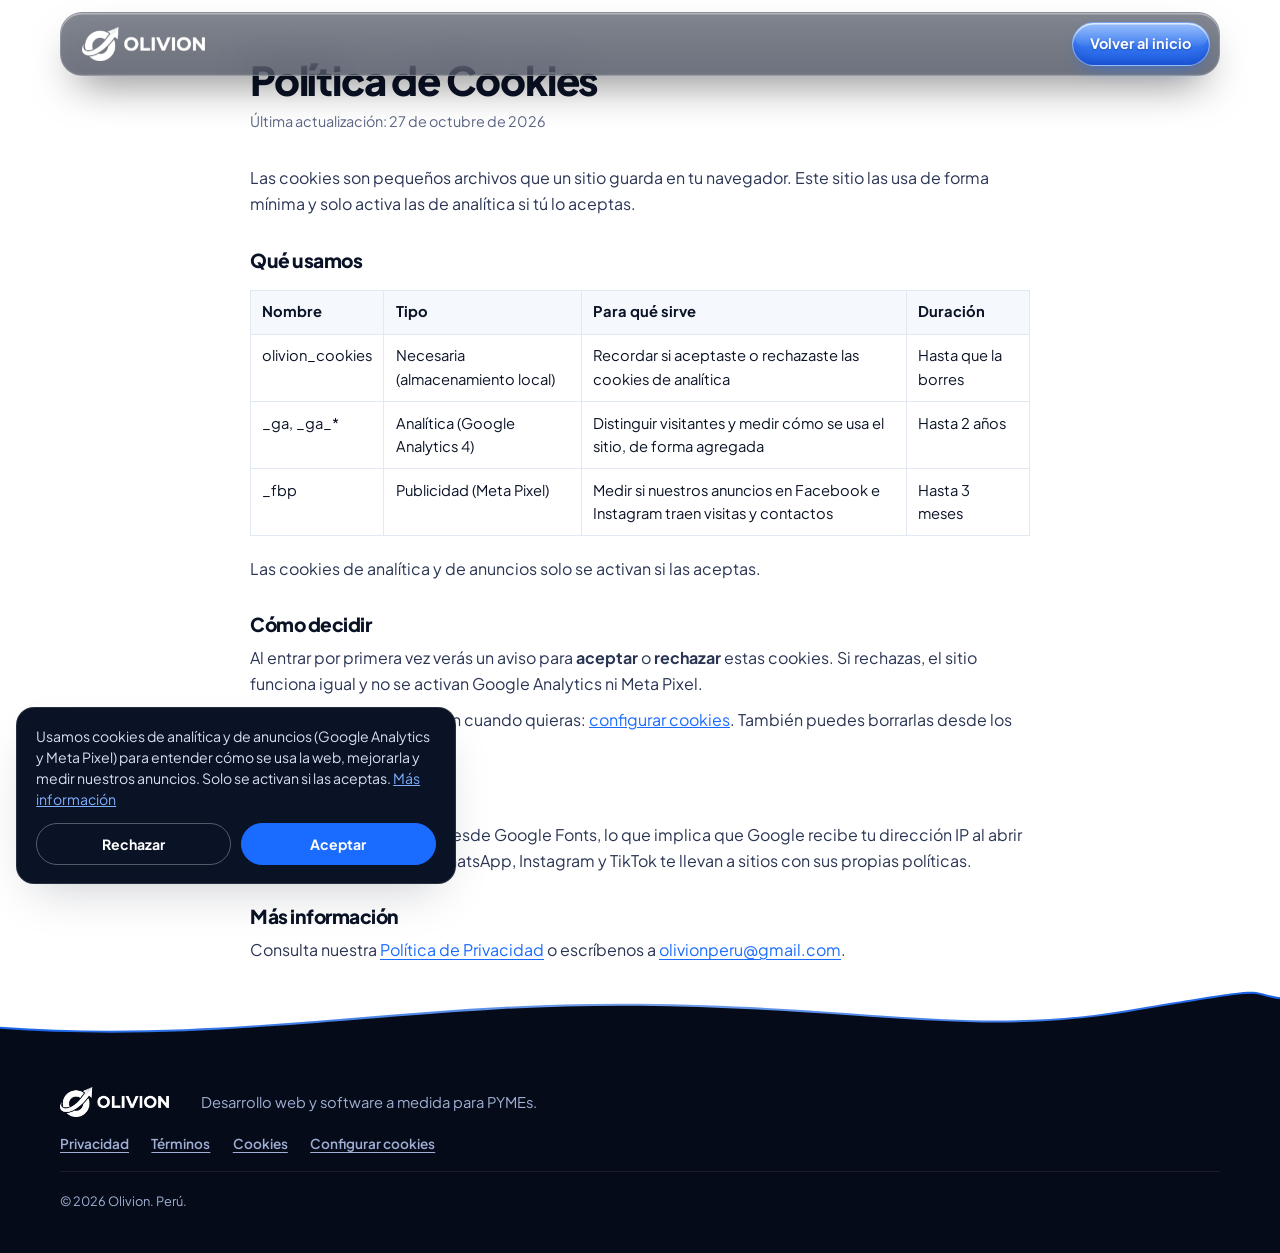
==== commit f58db730: "Agrega Pixel de Meta (Olivion Web) con consentimiento de cookies, evento Lead en contactos y CSP par" ====
--- a/cookies.html
+++ b/cookies.html
@@ -32,11 +32,12 @@
   <tr><th>Nombre</th><th>Tipo</th><th>Para qué sirve</th><th>Duración</th></tr>
   <tr><td>olivion_cookies</td><td>Necesaria (almacenamiento local)</td><td>Recordar si aceptaste o rechazaste las cookies de analítica</td><td>Hasta que la borres</td></tr>
   <tr><td>_ga, _ga_*</td><td>Analítica (Google Analytics 4)</td><td>Distinguir visitantes y medir cómo se usa el sitio, de forma agregada</td><td>Hasta 2 años</td></tr>
+  <tr><td>_fbp</td><td>Publicidad (Meta Pixel)</td><td>Medir si nuestros anuncios en Facebook e Instagram traen visitas y contactos</td><td>Hasta 3 meses</td></tr>
 </table></div>
-<p>No usamos cookies de publicidad ni de seguimiento entre sitios.</p>
+<p>Las cookies de analítica y de anuncios solo se activan si las aceptas.</p>
 
 <h2>Cómo decidir</h2>
-<p>Al entrar por primera vez verás un aviso para <strong>aceptar</strong> o <strong>rechazar</strong> las cookies de analítica. Si rechazas, el sitio funciona igual y no se activa Google Analytics.</p>
+<p>Al entrar por primera vez verás un aviso para <strong>aceptar</strong> o <strong>rechazar</strong> estas cookies. Si rechazas, el sitio funciona igual y no se activan Google Analytics ni Meta Pixel.</p>
 <p>Puedes cambiar tu decisión cuando quieras: <button type="button" data-cookies style="font:inherit;color:var(--blue);background:none;border:0;padding:0;cursor:pointer;text-decoration:underline">configurar cookies</button>. También puedes borrarlas desde los ajustes de tu navegador.</p>
 
 <h2>Servicios de terceros</h2>
--- a/styles.css
+++ b/styles.css
@@ -418,7 +418,7 @@
 .founder{text-align:center;background:#fff;border:1px solid var(--line);border-radius:26px;padding:1.6rem 1.5rem 1.8rem;box-shadow:var(--shadow);position:sticky;top:100px}
 .founder__photo{position:relative;aspect-ratio:4/4.6;border-radius:20px;overflow:hidden;margin-bottom:1.2rem;background:radial-gradient(circle at 30% 20%,#4d93ff,transparent 55%),linear-gradient(160deg,#173068,#0a1226);display:grid;place-items:center}
 .founder__photo span{font-size:4.2rem;font-weight:800;letter-spacing:-.04em;color:rgba(255,255,255,.9)}
-.founder__photo img{position:absolute;inset:0;width:100%;height:100%;object-fit:cover}
+.founder__photo img{position:absolute;inset:0;width:100%;height:100%;object-fit:cover;object-position:50% 25%}
 .founder h3{font-size:1.35rem}
 .founder__role{color:var(--blue-d);font-weight:700;font-size:.92rem;margin-top:.15rem}
 .founder__tags{display:flex;flex-wrap:wrap;justify-content:center;gap:.45rem;margin:1rem 0 1.2rem}
@@ -482,3 +482,290 @@
 .nf{min-height:70vh;display:grid;place-items:center;text-align:center;padding:3rem 1rem}
 .nf h1{font-size:clamp(3rem,10vw,6rem);color:var(--blue);line-height:1}
 .nf p{margin:.8rem 0 1.6rem;color:var(--muted)}
+/* ===== PRECIOS, PRECIO FUNDADOR Y "SIN LETRA CHICA" ===== */
+.plan__price{display:flex;align-items:baseline;gap:.5rem;margin:0 0 .3rem}
+.plan__price b{font-size:2rem;line-height:1;letter-spacing:-.02em;color:var(--ink)}
+.plan__from{font-size:.78rem;font-weight:700;color:var(--muted);text-transform:uppercase;letter-spacing:.05em}
+.plan__tag{align-self:flex-start;margin:0 0 1.2rem;padding:.2rem .65rem;border-radius:99px;background:var(--sky);color:var(--blue-d);font-size:.76rem;font-weight:700}
+.plan--hot .plan__price b{color:#fff}
+.plan--hot .plan__from{color:#b3c2e0}
+.plan--hot .plan__tag{background:rgba(255,255,255,.14);color:#cfe1ff}
+.plan--custom .plan__tag{background:#eef3fd}
+
+.fund__prices{display:grid;grid-template-columns:repeat(3,1fr);gap:.7rem;margin:0 0 .8rem}
+.fund__prices div{display:flex;flex-direction:column;gap:.15rem;padding:.9rem 1rem;border-radius:16px;background:rgba(255,255,255,.07);border:1px solid rgba(255,255,255,.16)}
+.fund__prices small{color:#9fb4dc;font-size:.78rem;font-weight:600}
+.fund__prices b{font-size:1.5rem;line-height:1.1;color:#fff}
+.fund__note{color:#9fb4dc;font-size:.85rem;margin-bottom:1rem}
+
+
+
+/* ===== PRECIOS QUE LLAMAN LA ATENCION (precio grande, tachado en rojo, ahorro, cupos) ===== */
+.plan__price{gap:.6rem;margin:0 0 .5rem;flex-wrap:wrap}
+.plan__price b{font-size:2.9rem;font-weight:800;color:var(--blue)}
+.plan--hot .plan__price b{color:#fff;text-shadow:0 0 28px rgba(90,158,255,.55)}
+.plan--hot .plan__price s{color:#ff7a7d}
+.plan__tags{display:flex;flex-wrap:wrap;gap:.4rem;margin:0 0 1.2rem}
+.plan__tags .plan__tag{margin:0;display:inline-flex;align-items:center;gap:.4rem}
+
+.ticks__deal{padding:.35rem .9rem;border-radius:99px;background:rgba(255,255,255,.1);border:1px solid rgba(255,255,255,.22);color:#fff}
+.ticks__deal b{font-size:1.15rem}
+
+.fund__prices b{font-size:1.9rem}
+.plan__price{align-items:baseline;gap:.15rem .55rem}
+.plan__from{flex-basis:100%;line-height:1;margin-bottom:.15rem}
+.plan__price b{font-size:2.5rem}
+
+/* Elementos solo para movil: ocultos por defecto (escritorio) */
+.plan__toggle,.lead--m,.plans__founder,.founder__short{display:none}
+
+/* ===== MOVIL: pagina corta, presentacion arriba y precios a la vista =====
+   (todo lo de abajo solo aplica en pantallas chicas; en escritorio no cambia nada) */
+
+@media (max-width:760px){
+  /* Orden: hero > presentacion > precios > proceso > sin letra chica > preguntas > contacto */
+  main{display:flex;flex-direction:column}
+  .strip,#trabajos,#fundadores,.menu a[href="#trabajos"]{display:none}
+
+  .sec,.cta{padding:2.4rem 0}
+  .sec__head{margin-bottom:1.1rem}
+  .sec__head .muted,.faq__head .muted{display:none}
+
+  /* Hero corto */
+  .lead:not(.lead--m){display:none}
+  .lead--m{display:block;font-size:1rem;margin:.8rem 0 1.2rem}
+  .ticks li:not(.ticks__deal){display:none}
+  .ticks{margin-top:.9rem}
+  .mq{padding:1rem 0 1.6rem}
+
+  /* Presentacion: un solo bloque, foto al centro y texto debajo */
+  #nosotros{padding:1.6rem 0}
+  .founder-wrap{background:#fff;border:1px solid var(--line);border-radius:22px;padding:1.5rem 1.2rem;box-shadow:var(--shadow);gap:1rem;text-align:center}
+  .founder{display:block;text-align:center;padding:0;max-width:none;background:none;border:0;box-shadow:none;border-radius:0}
+  .founder__photo{width:128px;aspect-ratio:1;margin:0 auto .9rem;border-radius:50%}
+  .founder__photo span{font-size:2.6rem}
+  .founder h3{font-size:1.2rem}
+  .founder__tags{justify-content:center;margin:.7rem 0 0}
+  .founder__tags li{font-size:.75rem;padding:.25rem .7rem}
+  .founder__story .eyebrow{display:none}
+  .founder__story h2{font-size:1.3rem;margin:.2rem 0 .6rem}
+  .founder__story>p{display:none}
+  .founder__story>p.founder__short,.founder__story>p.founder__hi{display:block}
+  .founder__story .founder__short{font-size:.98rem;margin-bottom:.8rem}
+  .founder__story .founder__hi{font-size:1rem;margin-bottom:1rem}
+  .traits{display:none}
+  .founder__story .btn{width:100%}
+
+  /* Precios en filas compactas */
+  .plans{gap:.7rem;padding-top:.7rem}
+  .plan{display:grid;grid-template-columns:1fr auto;gap:.4rem .8rem;align-items:center;padding:1rem;border-radius:18px}
+  .plan:hover,.plan.plan--hot,.plan.plan--hot:hover{transform:none}
+  .plan h3{grid-column:1;grid-row:1;font-size:1.05rem}
+  .plan__for{display:none}
+  .plan__price{grid-column:2;grid-row:1/3;justify-self:end;justify-content:flex-end;margin:0;text-align:right}
+  .plan__price b{font-size:2.1rem}
+  .plan__tags{grid-column:1;grid-row:2;margin:0}
+  .plan__toggle{display:flex;grid-column:1/-1;justify-content:space-between;align-items:center;width:100%;background:var(--soft);border:1px solid var(--line);border-radius:12px;padding:.55rem .9rem;font:inherit;font-weight:700;font-size:.88rem;color:var(--ink);cursor:pointer}
+  .plan--hot .plan__toggle{background:rgba(255,255,255,.08);border-color:rgba(255,255,255,.18);color:#fff}
+  .plan__list{display:none;grid-column:1/-1;margin:.2rem 0 .3rem}
+  .plan.open .plan__list{display:grid}
+  .plan .btn{grid-column:1/-1}
+  .plans__extra{margin-top:1rem}
+
+  /* Proceso en 2x2 */
+
+
+  /* Contacto corto */
+  .cta__ico,.cta__copy p{display:none}
+  .cta__copy h2{font-size:1.5rem}
+  .form{gap:.7rem;padding:1.1rem}
+  .form textarea{min-height:70px}
+
+  .foot{padding:1.6rem 0}
+}
+
+@media (max-width:760px){
+  .plan__price{grid-row:1}
+  .plan__tags{grid-column:1/-1;grid-row:2;flex-wrap:wrap}
+  .plan__tags .plan__tag,.plan__save{white-space:nowrap}
+}
+
+/* ===== "SIN LETRA CHICA" REDUCIDA A UNA FILA + PRESENTACION + FORMULARIO VISTOSO ===== */
+.trust{display:flex;flex-wrap:wrap;justify-content:center;gap:.5rem 1.4rem;margin:1.8rem 0 0;font-weight:700;font-size:.92rem;color:var(--ink)}
+.trust li::before{content:"✓";color:var(--blue);font-weight:800;margin-right:.45rem}
+
+.form{position:relative;overflow:hidden}
+.form::before{content:"";position:absolute;inset:0 0 auto 0;height:5px;background:linear-gradient(90deg,#25d366,#1a6bff)}
+.form__top{display:flex;align-items:center;gap:.8rem}
+.form__ico{flex:none;width:46px;height:46px;border-radius:14px;display:grid;place-items:center;background:linear-gradient(180deg,#3ddc7e,#1fa855);box-shadow:0 12px 24px -10px rgba(31,184,85,.8)}
+.form__top p{color:var(--muted);font-size:.85rem;margin-top:.1rem}
+.chips{display:grid;grid-template-columns:1fr 1fr;gap:.5rem}
+.chips__t{grid-column:1/-1;font-size:.85rem;font-weight:700}
+.form .chip{position:relative;display:block;cursor:pointer;font-size:inherit}
+.form .chip input{position:absolute;opacity:0;width:1px;height:1px;padding:0;border:0}
+.form .chip span{display:flex;align-items:center;justify-content:center;text-align:center;min-height:46px;padding:.5rem .6rem;border:1.5px solid var(--line);border-radius:12px;background:var(--soft);font-weight:700;font-size:.88rem;transition:background .2s,border-color .2s,color .2s,box-shadow .2s,transform .2s}
+.form .chip:hover span{border-color:#b9cdf3}
+.form .chip input:checked+span{background:linear-gradient(180deg,#5a9eff,#1a6bff);border-color:transparent;color:#fff;box-shadow:0 10px 22px -10px rgba(26,107,255,.85);transform:translateY(-1px)}
+.form .chip input:focus-visible+span{outline:3px solid var(--blue);outline-offset:2px}
+.wa-preview{display:grid;gap:.4rem}
+.wa-preview small{color:var(--muted);font-size:.72rem;font-weight:800;text-transform:uppercase;letter-spacing:.06em}
+.wa-bubble{margin:0;padding:.7rem .9rem;border-radius:14px 14px 14px 4px;background:#dcf8c6;color:#0b3d1c;font-size:.9rem;line-height:1.45;box-shadow:0 8px 18px -12px rgba(0,0,0,.35)}
+.form .btn--wa{font-size:1rem;padding:1rem 1.4rem}
+
+@media (max-width:760px){
+  .trust{display:grid;grid-template-columns:1fr 1fr;gap:.45rem .8rem;justify-content:start;font-size:.8rem;margin-top:1.2rem}
+  .form__top p{display:none}
+}
+
+/* Orden de secciones en movil: hero > presentacion > precios > proceso > contacto > preguntas */
+@media (max-width:760px){
+  #hero{order:1}#nosotros{order:2}#paquetes{order:3}#proceso{order:4}#contacto{order:5}#preguntas{order:6}
+}
+
+@media (max-width:760px){
+  .plan__toggle::after{content:"▾"}
+  .plan__toggle[aria-expanded="true"]::after{content:"▴"}
+}
+
+/* ===== LOGO OFICIAL DE WHATSAPP (img/whatsapp.png) ===== */
+.wa-ico{width:24px;height:24px;flex:none;display:block}
+.btn .wa-ico{width:26px;height:26px}
+.form__ico{background:none;box-shadow:none;width:48px;height:48px}
+.form__ico .wa-ico{width:48px;height:48px}
+/* En los botones el logo va tal cual (PNG), igual que el boton flotante */
+.btn .wa-ico{width:30px;height:30px;padding:0;border-radius:0;background:none;filter:drop-shadow(0 2px 4px rgba(0,0,0,.25))}
+
+
+/* ===== PRECIOS SOBRIOS (sin rojo ni tachado) + "QUIEN ESTA DETRAS" + DEMOS CLICABLES ===== */
+.plan__tag{background:var(--sky);color:var(--blue-d)}
+.plan__after{font-size:.78rem;font-weight:600;color:var(--muted);align-self:center}
+.plan--hot .plan__after{color:#b3c2e0}
+.fund__prices b{display:block;font-size:1.9rem;line-height:1.1;color:#fff}
+.fund__prices .fp-after{color:#9fb4dc;font-size:.8rem;font-weight:600}
+.ticks__deal{padding:.35rem .9rem;border-radius:99px;background:rgba(255,255,255,.1);border:1px solid rgba(255,255,255,.22);color:#fff}
+.ticks li.ticks__deal::before{content:"✓";color:#5aa2ff;font-weight:800;margin-right:.45rem;background:none;padding:0}
+.ticks__deal b{font-size:1.15rem}
+
+.founder__in{display:inline-flex;align-items:center;gap:.5rem;margin-top:.9rem;padding:.5rem 1rem;border-radius:99px;border:1.5px solid var(--line);background:#fff;font-weight:700;font-size:.85rem;color:var(--ink);transition:border-color .2s,transform .2s}
+.founder__in:hover{border-color:#0a66c2;transform:translateY(-1px)}
+.founder__in[hidden]{display:none}
+.founder__in .sico{width:18px;height:18px;color:#0a66c2}
+.proofs{margin:1.2rem 0 1.5rem}
+
+.mq__a{position:absolute;inset:0;z-index:3;border-radius:16px}
+.mq__card figcaption{z-index:4;pointer-events:none}
+
+@media (max-width:760px){
+  .plans__founder{display:block;margin:0 0 .8rem;padding:.65rem .9rem;border-radius:14px;background:#eef4ff;border:1px solid #d5e3ff;color:var(--ink);font-size:.84rem;line-height:1.4}
+  .founder__story>p.eyebrow{display:inline-flex;margin-bottom:.6rem}
+  .founder__in{margin-top:.8rem}
+  .proofs{text-align:left;max-width:22rem;margin:.9rem auto 1.2rem}
+}
+
+/* ===== MARCO DE LA FOTO: silueta organica tipo "charco" (solo cuando hay foto) ===== */
+.founder__photo.has-photo{
+  aspect-ratio:1/1.04;
+  border-radius:71% 29% 63% 37% / 41% 66% 34% 59%;
+  box-shadow:0 0 0 4px #fff,0 0 0 8px var(--blue),0 26px 44px -18px rgba(26,107,255,.55);
+  margin:.5rem .5rem 1.8rem;
+  animation:charco 11s ease-in-out infinite alternate;
+}
+.founder__photo.has-photo img{object-position:50% 30%}
+@keyframes charco{
+  0%{border-radius:71% 29% 63% 37% / 41% 66% 34% 59%}
+  33%{border-radius:38% 62% 44% 56% / 63% 37% 60% 40%}
+  66%{border-radius:58% 42% 31% 69% / 36% 55% 45% 64%}
+  100%{border-radius:45% 55% 68% 32% / 58% 38% 62% 42%}
+}
+@media (max-width:760px){
+  .founder__photo.has-photo{width:156px;aspect-ratio:1/1.04;margin:.5rem auto 1.4rem}
+}
+
+/* Logo oficial de WhatsApp dentro de la pastilla flotante */
+.stack__cta .wa-ico{width:28px;height:28px;flex:none;display:block;filter:drop-shadow(0 2px 4px rgba(0,0,0,.25))}
+@media (max-width:560px){.stack__cta .wa-ico{width:24px;height:24px}}
+
+/* Divisiones curvas entre secciones */
+:root{--curve:56px}
+@media (max-width:760px){:root{--curve:34px}}
+#nosotros,#fundadores,#paquetes,#proceso,#trabajos,#contacto,#preguntas,.foot{
+  position:relative;margin-top:calc(var(--curve) * -1);
+}
+#nosotros,#fundadores,#paquetes,#proceso,#trabajos,#contacto,#preguntas{padding-top:calc(5.5rem + var(--curve));padding-bottom:calc(5.5rem + var(--curve))}
+.foot{padding-top:calc(2.6rem + var(--curve))}
+@media (max-width:760px){
+  #nosotros,#fundadores,#paquetes,#proceso,#trabajos,#contacto,#preguntas{padding-top:calc(2.4rem + var(--curve));padding-bottom:calc(2.4rem + var(--curve))}
+  .foot{padding-top:calc(1.6rem + var(--curve))}
+}
+.strip{padding-bottom:var(--curve)}
+/* Divisiones onduladas e irregulares (mascara SVG por seccion) */
+:root{--curve:64px}
+@media (max-width:760px){:root{--curve:42px}}
+#nosotros{-webkit-mask:url("data:image/svg+xml,%3Csvg%20xmlns%3D%22http%3A%2F%2Fwww.w3.org%2F2000%2Fsvg%22%20viewBox%3D%220%200%201000%20100%22%20preserveAspectRatio%3D%22none%22%3E%3Cpath%20d%3D%22M0%2078C120%2060%20220%208%20380%2012S620%2070%20760%2052S930%2020%201000%2036L1000%20100L0%20100Z%22%2F%3E%3C%2Fsvg%3E") 0 0/100% var(--curve) no-repeat,linear-gradient(#000 0 0) 0 calc(var(--curve) - 1px)/100% 100% no-repeat;mask:url("data:image/svg+xml,%3Csvg%20xmlns%3D%22http%3A%2F%2Fwww.w3.org%2F2000%2Fsvg%22%20viewBox%3D%220%200%201000%20100%22%20preserveAspectRatio%3D%22none%22%3E%3Cpath%20d%3D%22M0%2078C120%2060%20220%208%20380%2012S620%2070%20760%2052S930%2020%201000%2036L1000%20100L0%20100Z%22%2F%3E%3C%2Fsvg%3E") 0 0/100% var(--curve) no-repeat,linear-gradient(#000 0 0) 0 calc(var(--curve) - 1px)/100% 100% no-repeat}
+#nosotros::before{background-image:url("data:image/svg+xml,%3Csvg%20xmlns%3D%22http%3A%2F%2Fwww.w3.org%2F2000%2Fsvg%22%20viewBox%3D%220%200%201000%20100%22%20preserveAspectRatio%3D%22none%22%3E%3Cdefs%3E%3ClinearGradient%20id%3D%22g%22%3E%3Cstop%20offset%3D%220%22%20stop-color%3D%22%231a6bff%22%20stop-opacity%3D%22.9%22%2F%3E%3Cstop%20offset%3D%22.5%22%20stop-color%3D%22%237fb0ff%22%20stop-opacity%3D%22.9%22%2F%3E%3Cstop%20offset%3D%221%22%20stop-color%3D%22%231a6bff%22%20stop-opacity%3D%22.9%22%2F%3E%3C%2FlinearGradient%3E%3C%2Fdefs%3E%3Cpath%20d%3D%22M0%2078C120%2060%20220%208%20380%2012S620%2070%20760%2052S930%2020%201000%2036%22%20fill%3D%22none%22%20stroke%3D%22url(%23g)%22%20stroke-width%3D%224%22%20vector-effect%3D%22non-scaling-stroke%22%2F%3E%3C%2Fsvg%3E")}
+#fundadores{-webkit-mask:url("data:image/svg+xml,%3Csvg%20xmlns%3D%22http%3A%2F%2Fwww.w3.org%2F2000%2Fsvg%22%20viewBox%3D%220%200%201000%20100%22%20preserveAspectRatio%3D%22none%22%3E%3Cpath%20d%3D%22M0%2030C150%2010%20260%2044%20430%2058S700%2096%20850%2062S960%2026%201000%2040L1000%20100L0%20100Z%22%2F%3E%3C%2Fsvg%3E") 0 0/100% var(--curve) no-repeat,linear-gradient(#000 0 0) 0 calc(var(--curve) - 1px)/100% 100% no-repeat;mask:url("data:image/svg+xml,%3Csvg%20xmlns%3D%22http%3A%2F%2Fwww.w3.org%2F2000%2Fsvg%22%20viewBox%3D%220%200%201000%20100%22%20preserveAspectRatio%3D%22none%22%3E%3Cpath%20d%3D%22M0%2030C150%2010%20260%2044%20430%2058S700%2096%20850%2062S960%2026%201000%2040L1000%20100L0%20100Z%22%2F%3E%3C%2Fsvg%3E") 0 0/100% var(--curve) no-repeat,linear-gradient(#000 0 0) 0 calc(var(--curve) - 1px)/100% 100% no-repeat}
+#fundadores::before{background-image:url("data:image/svg+xml,%3Csvg%20xmlns%3D%22http%3A%2F%2Fwww.w3.org%2F2000%2Fsvg%22%20viewBox%3D%220%200%201000%20100%22%20preserveAspectRatio%3D%22none%22%3E%3Cdefs%3E%3ClinearGradient%20id%3D%22g%22%3E%3Cstop%20offset%3D%220%22%20stop-color%3D%22%231a6bff%22%20stop-opacity%3D%22.9%22%2F%3E%3Cstop%20offset%3D%22.5%22%20stop-color%3D%22%237fb0ff%22%20stop-opacity%3D%22.9%22%2F%3E%3Cstop%20offset%3D%221%22%20stop-color%3D%22%231a6bff%22%20stop-opacity%3D%22.9%22%2F%3E%3C%2FlinearGradient%3E%3C%2Fdefs%3E%3Cpath%20d%3D%22M0%2030C150%2010%20260%2044%20430%2058S700%2096%20850%2062S960%2026%201000%2040%22%20fill%3D%22none%22%20stroke%3D%22url(%23g)%22%20stroke-width%3D%224%22%20vector-effect%3D%22non-scaling-stroke%22%2F%3E%3C%2Fsvg%3E")}
+#paquetes{-webkit-mask:url("data:image/svg+xml,%3Csvg%20xmlns%3D%22http%3A%2F%2Fwww.w3.org%2F2000%2Fsvg%22%20viewBox%3D%220%200%201000%20100%22%20preserveAspectRatio%3D%22none%22%3E%3Cpath%20d%3D%22M0%2060C90%2092%20260%2088%20380%2050S560%206%20720%2030S900%2072%201000%2020L1000%20100L0%20100Z%22%2F%3E%3C%2Fsvg%3E") 0 0/100% var(--curve) no-repeat,linear-gradient(#000 0 0) 0 calc(var(--curve) - 1px)/100% 100% no-repeat;mask:url("data:image/svg+xml,%3Csvg%20xmlns%3D%22http%3A%2F%2Fwww.w3.org%2F2000%2Fsvg%22%20viewBox%3D%220%200%201000%20100%22%20preserveAspectRatio%3D%22none%22%3E%3Cpath%20d%3D%22M0%2060C90%2092%20260%2088%20380%2050S560%206%20720%2030S900%2072%201000%2020L1000%20100L0%20100Z%22%2F%3E%3C%2Fsvg%3E") 0 0/100% var(--curve) no-repeat,linear-gradient(#000 0 0) 0 calc(var(--curve) - 1px)/100% 100% no-repeat}
+#paquetes::before{background-image:url("data:image/svg+xml,%3Csvg%20xmlns%3D%22http%3A%2F%2Fwww.w3.org%2F2000%2Fsvg%22%20viewBox%3D%220%200%201000%20100%22%20preserveAspectRatio%3D%22none%22%3E%3Cdefs%3E%3ClinearGradient%20id%3D%22g%22%3E%3Cstop%20offset%3D%220%22%20stop-color%3D%22%231a6bff%22%20stop-opacity%3D%22.9%22%2F%3E%3Cstop%20offset%3D%22.5%22%20stop-color%3D%22%237fb0ff%22%20stop-opacity%3D%22.9%22%2F%3E%3Cstop%20offset%3D%221%22%20stop-color%3D%22%231a6bff%22%20stop-opacity%3D%22.9%22%2F%3E%3C%2FlinearGradient%3E%3C%2Fdefs%3E%3Cpath%20d%3D%22M0%2060C90%2092%20260%2088%20380%2050S560%206%20720%2030S900%2072%201000%2020%22%20fill%3D%22none%22%20stroke%3D%22url(%23g)%22%20stroke-width%3D%224%22%20vector-effect%3D%22non-scaling-stroke%22%2F%3E%3C%2Fsvg%3E")}
+#proceso{-webkit-mask:url("data:image/svg+xml,%3Csvg%20xmlns%3D%22http%3A%2F%2Fwww.w3.org%2F2000%2Fsvg%22%20viewBox%3D%220%200%201000%20100%22%20preserveAspectRatio%3D%22none%22%3E%3Cpath%20d%3D%22M0%2014C160%2040%20250%2090%20420%2070S640%208%20800%2034S940%2060%201000%2084L1000%20100L0%20100Z%22%2F%3E%3C%2Fsvg%3E") 0 0/100% var(--curve) no-repeat,linear-gradient(#000 0 0) 0 calc(var(--curve) - 1px)/100% 100% no-repeat;mask:url("data:image/svg+xml,%3Csvg%20xmlns%3D%22http%3A%2F%2Fwww.w3.org%2F2000%2Fsvg%22%20viewBox%3D%220%200%201000%20100%22%20preserveAspectRatio%3D%22none%22%3E%3Cpath%20d%3D%22M0%2014C160%2040%20250%2090%20420%2070S640%208%20800%2034S940%2060%201000%2084L1000%20100L0%20100Z%22%2F%3E%3C%2Fsvg%3E") 0 0/100% var(--curve) no-repeat,linear-gradient(#000 0 0) 0 calc(var(--curve) - 1px)/100% 100% no-repeat}
+#proceso::before{background-image:url("data:image/svg+xml,%3Csvg%20xmlns%3D%22http%3A%2F%2Fwww.w3.org%2F2000%2Fsvg%22%20viewBox%3D%220%200%201000%20100%22%20preserveAspectRatio%3D%22none%22%3E%3Cdefs%3E%3ClinearGradient%20id%3D%22g%22%3E%3Cstop%20offset%3D%220%22%20stop-color%3D%22%231a6bff%22%20stop-opacity%3D%22.9%22%2F%3E%3Cstop%20offset%3D%22.5%22%20stop-color%3D%22%237fb0ff%22%20stop-opacity%3D%22.9%22%2F%3E%3Cstop%20offset%3D%221%22%20stop-color%3D%22%231a6bff%22%20stop-opacity%3D%22.9%22%2F%3E%3C%2FlinearGradient%3E%3C%2Fdefs%3E%3Cpath%20d%3D%22M0%2014C160%2040%20250%2090%20420%2070S640%208%20800%2034S940%2060%201000%2084%22%20fill%3D%22none%22%20stroke%3D%22url(%23g)%22%20stroke-width%3D%224%22%20vector-effect%3D%22non-scaling-stroke%22%2F%3E%3C%2Fsvg%3E")}
+#trabajos{-webkit-mask:url("data:image/svg+xml,%3Csvg%20xmlns%3D%22http%3A%2F%2Fwww.w3.org%2F2000%2Fsvg%22%20viewBox%3D%220%200%201000%20100%22%20preserveAspectRatio%3D%22none%22%3E%3Cpath%20d%3D%22M0%2088C140%2070%20200%2020%20350%2026S520%2080%20690%2060S880%208%201000%2030L1000%20100L0%20100Z%22%2F%3E%3C%2Fsvg%3E") 0 0/100% var(--curve) no-repeat,linear-gradient(#000 0 0) 0 calc(var(--curve) - 1px)/100% 100% no-repeat;mask:url("data:image/svg+xml,%3Csvg%20xmlns%3D%22http%3A%2F%2Fwww.w3.org%2F2000%2Fsvg%22%20viewBox%3D%220%200%201000%20100%22%20preserveAspectRatio%3D%22none%22%3E%3Cpath%20d%3D%22M0%2088C140%2070%20200%2020%20350%2026S520%2080%20690%2060S880%208%201000%2030L1000%20100L0%20100Z%22%2F%3E%3C%2Fsvg%3E") 0 0/100% var(--curve) no-repeat,linear-gradient(#000 0 0) 0 calc(var(--curve) - 1px)/100% 100% no-repeat}
+#trabajos::before{background-image:url("data:image/svg+xml,%3Csvg%20xmlns%3D%22http%3A%2F%2Fwww.w3.org%2F2000%2Fsvg%22%20viewBox%3D%220%200%201000%20100%22%20preserveAspectRatio%3D%22none%22%3E%3Cdefs%3E%3ClinearGradient%20id%3D%22g%22%3E%3Cstop%20offset%3D%220%22%20stop-color%3D%22%231a6bff%22%20stop-opacity%3D%22.9%22%2F%3E%3Cstop%20offset%3D%22.5%22%20stop-color%3D%22%237fb0ff%22%20stop-opacity%3D%22.9%22%2F%3E%3Cstop%20offset%3D%221%22%20stop-color%3D%22%231a6bff%22%20stop-opacity%3D%22.9%22%2F%3E%3C%2FlinearGradient%3E%3C%2Fdefs%3E%3Cpath%20d%3D%22M0%2088C140%2070%20200%2020%20350%2026S520%2080%20690%2060S880%208%201000%2030%22%20fill%3D%22none%22%20stroke%3D%22url(%23g)%22%20stroke-width%3D%224%22%20vector-effect%3D%22non-scaling-stroke%22%2F%3E%3C%2Fsvg%3E")}
+#contacto{-webkit-mask:url("data:image/svg+xml,%3Csvg%20xmlns%3D%22http%3A%2F%2Fwww.w3.org%2F2000%2Fsvg%22%20viewBox%3D%220%200%201000%20100%22%20preserveAspectRatio%3D%22none%22%3E%3Cpath%20d%3D%22M0%2046C130%204%20300%2012%20420%2050S600%2096%20760%2070S940%2040%201000%2010L1000%20100L0%20100Z%22%2F%3E%3C%2Fsvg%3E") 0 0/100% var(--curve) no-repeat,linear-gradient(#000 0 0) 0 calc(var(--curve) - 1px)/100% 100% no-repeat;mask:url("data:image/svg+xml,%3Csvg%20xmlns%3D%22http%3A%2F%2Fwww.w3.org%2F2000%2Fsvg%22%20viewBox%3D%220%200%201000%20100%22%20preserveAspectRatio%3D%22none%22%3E%3Cpath%20d%3D%22M0%2046C130%204%20300%2012%20420%2050S600%2096%20760%2070S940%2040%201000%2010L1000%20100L0%20100Z%22%2F%3E%3C%2Fsvg%3E") 0 0/100% var(--curve) no-repeat,linear-gradient(#000 0 0) 0 calc(var(--curve) - 1px)/100% 100% no-repeat}
+#contacto::before{background-image:url("data:image/svg+xml,%3Csvg%20xmlns%3D%22http%3A%2F%2Fwww.w3.org%2F2000%2Fsvg%22%20viewBox%3D%220%200%201000%20100%22%20preserveAspectRatio%3D%22none%22%3E%3Cdefs%3E%3ClinearGradient%20id%3D%22g%22%3E%3Cstop%20offset%3D%220%22%20stop-color%3D%22%231a6bff%22%20stop-opacity%3D%22.9%22%2F%3E%3Cstop%20offset%3D%22.5%22%20stop-color%3D%22%237fb0ff%22%20stop-opacity%3D%22.9%22%2F%3E%3Cstop%20offset%3D%221%22%20stop-color%3D%22%231a6bff%22%20stop-opacity%3D%22.9%22%2F%3E%3C%2FlinearGradient%3E%3C%2Fdefs%3E%3Cpath%20d%3D%22M0%2046C130%204%20300%2012%20420%2050S600%2096%20760%2070S940%2040%201000%2010%22%20fill%3D%22none%22%20stroke%3D%22url(%23g)%22%20stroke-width%3D%224%22%20vector-effect%3D%22non-scaling-stroke%22%2F%3E%3C%2Fsvg%3E")}
+#preguntas{-webkit-mask:url("data:image/svg+xml,%3Csvg%20xmlns%3D%22http%3A%2F%2Fwww.w3.org%2F2000%2Fsvg%22%20viewBox%3D%220%200%201000%20100%22%20preserveAspectRatio%3D%22none%22%3E%3Cpath%20d%3D%22M0%2020C100%2050%20230%2074%20400%2042S640%204%20780%2040S940%2094%201000%2066L1000%20100L0%20100Z%22%2F%3E%3C%2Fsvg%3E") 0 0/100% var(--curve) no-repeat,linear-gradient(#000 0 0) 0 calc(var(--curve) - 1px)/100% 100% no-repeat;mask:url("data:image/svg+xml,%3Csvg%20xmlns%3D%22http%3A%2F%2Fwww.w3.org%2F2000%2Fsvg%22%20viewBox%3D%220%200%201000%20100%22%20preserveAspectRatio%3D%22none%22%3E%3Cpath%20d%3D%22M0%2020C100%2050%20230%2074%20400%2042S640%204%20780%2040S940%2094%201000%2066L1000%20100L0%20100Z%22%2F%3E%3C%2Fsvg%3E") 0 0/100% var(--curve) no-repeat,linear-gradient(#000 0 0) 0 calc(var(--curve) - 1px)/100% 100% no-repeat}
+#preguntas::before{background-image:url("data:image/svg+xml,%3Csvg%20xmlns%3D%22http%3A%2F%2Fwww.w3.org%2F2000%2Fsvg%22%20viewBox%3D%220%200%201000%20100%22%20preserveAspectRatio%3D%22none%22%3E%3Cdefs%3E%3ClinearGradient%20id%3D%22g%22%3E%3Cstop%20offset%3D%220%22%20stop-color%3D%22%231a6bff%22%20stop-opacity%3D%22.9%22%2F%3E%3Cstop%20offset%3D%22.5%22%20stop-color%3D%22%237fb0ff%22%20stop-opacity%3D%22.9%22%2F%3E%3Cstop%20offset%3D%221%22%20stop-color%3D%22%231a6bff%22%20stop-opacity%3D%22.9%22%2F%3E%3C%2FlinearGradient%3E%3C%2Fdefs%3E%3Cpath%20d%3D%22M0%2020C100%2050%20230%2074%20400%2042S640%204%20780%2040S940%2094%201000%2066%22%20fill%3D%22none%22%20stroke%3D%22url(%23g)%22%20stroke-width%3D%224%22%20vector-effect%3D%22non-scaling-stroke%22%2F%3E%3C%2Fsvg%3E")}
+.foot{-webkit-mask:url("data:image/svg+xml,%3Csvg%20xmlns%3D%22http%3A%2F%2Fwww.w3.org%2F2000%2Fsvg%22%20viewBox%3D%220%200%201000%20100%22%20preserveAspectRatio%3D%22none%22%3E%3Cpath%20d%3D%22M0%2070C180%2096%20320%2030%20500%2034S760%2084%20880%2044S970%2014%201000%2024L1000%20100L0%20100Z%22%2F%3E%3C%2Fsvg%3E") 0 0/100% var(--curve) no-repeat,linear-gradient(#000 0 0) 0 calc(var(--curve) - 1px)/100% 100% no-repeat;mask:url("data:image/svg+xml,%3Csvg%20xmlns%3D%22http%3A%2F%2Fwww.w3.org%2F2000%2Fsvg%22%20viewBox%3D%220%200%201000%20100%22%20preserveAspectRatio%3D%22none%22%3E%3Cpath%20d%3D%22M0%2070C180%2096%20320%2030%20500%2034S760%2084%20880%2044S970%2014%201000%2024L1000%20100L0%20100Z%22%2F%3E%3C%2Fsvg%3E") 0 0/100% var(--curve) no-repeat,linear-gradient(#000 0 0) 0 calc(var(--curve) - 1px)/100% 100% no-repeat}
+.foot::before{background-image:url("data:image/svg+xml,%3Csvg%20xmlns%3D%22http%3A%2F%2Fwww.w3.org%2F2000%2Fsvg%22%20viewBox%3D%220%200%201000%20100%22%20preserveAspectRatio%3D%22none%22%3E%3Cdefs%3E%3ClinearGradient%20id%3D%22g%22%3E%3Cstop%20offset%3D%220%22%20stop-color%3D%22%231a6bff%22%20stop-opacity%3D%22.9%22%2F%3E%3Cstop%20offset%3D%22.5%22%20stop-color%3D%22%237fb0ff%22%20stop-opacity%3D%22.9%22%2F%3E%3Cstop%20offset%3D%221%22%20stop-color%3D%22%231a6bff%22%20stop-opacity%3D%22.9%22%2F%3E%3C%2FlinearGradient%3E%3C%2Fdefs%3E%3Cpath%20d%3D%22M0%2070C180%2096%20320%2030%20500%2034S760%2084%20880%2044S970%2014%201000%2024%22%20fill%3D%22none%22%20stroke%3D%22url(%23g)%22%20stroke-width%3D%224%22%20vector-effect%3D%22non-scaling-stroke%22%2F%3E%3C%2Fsvg%3E")}
+#nosotros::before,#fundadores::before,#paquetes::before,#proceso::before,#trabajos::before,#contacto::before,#preguntas::before,.foot::before{content:"";position:absolute;left:0;right:0;top:0;height:var(--curve);background-size:100% 100%;pointer-events:none;z-index:1}
+
+/* Contacto: redes solo con logo, centrado en movil; carrusel con mas aire abajo */
+.btn--ico{width:52px;height:52px;padding:0;justify-content:center}
+.btn--ico .sico{margin:0;width:24px;height:24px}
+.mq{padding-bottom:4rem}
+@media (max-width:760px){
+  .mq{padding-bottom:calc(var(--curve) + 4.5rem)}
+  .cta__copy{text-align:center}
+  .cta__links{justify-content:center;flex-direction:row;flex-wrap:wrap}
+  .cta__links .btn--wa{flex:1 1 100%;justify-content:center}
+  .form .btn--full{justify-content:center;margin-inline:auto}
+  .stack{gap:8px}
+  .stack__a{display:grid;width:42px;height:42px}
+  .stack__a .sk{width:22px;height:22px}
+  .stack__a--gm .sk{width:26px;height:26px}
+}
+
+/* ===== clientes ===== */
+.client{display:grid;grid-template-columns:.95fr 1.05fr;gap:3rem;align-items:center;max-width:1060px;margin-inline:auto;padding:2.6rem;border-radius:26px;color:#fff;border:1px solid rgba(255,255,255,.08);background:radial-gradient(520px 320px at 92% 0,rgba(57,255,20,.16),transparent 62%),radial-gradient(420px 260px at 0 100%,rgba(26,107,255,.22),transparent 60%),var(--ink);box-shadow:var(--shadow)}
+.client__logo{width:min(250px,70%);height:auto;margin:0 0 1.2rem -.4rem}
+.client__info h3{font-size:1.55rem;line-height:1.2;margin-bottom:.7rem}
+.client__info p{color:#b8c6e4}
+.client__tags{display:flex;flex-wrap:wrap;gap:.5rem;list-style:none;margin:1.3rem 0 1.7rem}
+.client__tags li{font-size:.8rem;font-weight:700;padding:.35rem .85rem;border-radius:99px;color:#d7e3ff;background:rgba(255,255,255,.07);border:1px solid rgba(255,255,255,.14)}
+.client__shots{position:relative;padding:0 2.2rem 2.4rem 0}
+.client__browser{border-radius:14px;overflow:hidden;background:#0b1020;border:1px solid rgba(255,255,255,.14);box-shadow:0 26px 60px -22px rgba(0,0,0,.8)}
+.client__bar{display:flex;align-items:center;gap:6px;padding:.55rem .8rem;background:#161d33}
+.client__bar i{width:9px;height:9px;border-radius:50%;background:#3a4262}
+.client__bar span{margin-left:.7rem;flex:1;max-width:15rem;font-size:.72rem;color:#9fb0d4;background:#0b1020;border-radius:99px;padding:.18rem .8rem;white-space:nowrap;overflow:hidden;text-overflow:ellipsis}
+.client__browser img{display:block;width:100%;height:auto}
+.client__phone{position:absolute;right:0;bottom:0;width:27%;border-radius:22px;overflow:hidden;border:5px solid #05070f;background:#05070f;box-shadow:0 24px 50px -16px rgba(0,0,0,.85)}
+.client__phone img{display:block;width:100%;height:auto}
+@media (max-width:900px){
+  .client{grid-template-columns:1fr;gap:2rem;padding:1.8rem 1.4rem}
+  .client__shots{padding:0 1.4rem 1.6rem 0}
+  .client__phone{width:30%}
+}
+
+/* ===== clientes: encaja en el sistema de curvas y en el orden movil ===== */
+#clientes{position:relative;margin-top:calc(var(--curve) * -1);padding-top:calc(5.5rem + var(--curve));padding-bottom:calc(5.5rem + var(--curve))}
+@media (max-width:760px){#clientes{padding-top:calc(2.4rem + var(--curve));padding-bottom:calc(2.4rem + var(--curve));order:2}}
+#clientes{-webkit-mask:url("data:image/svg+xml,%3Csvg%20xmlns%3D%22http%3A%2F%2Fwww.w3.org%2F2000%2Fsvg%22%20viewBox%3D%220%200%201000%20100%22%20preserveAspectRatio%3D%22none%22%3E%3Cpath%20d%3D%22M0%2040C160%2072%20250%2014%20420%2034S650%2088%20790%2052S940%2012%201000%2046L1000%20100L0%20100Z%22%2F%3E%3C%2Fsvg%3E") 0 0/100% var(--curve) no-repeat,linear-gradient(#000 0 0) 0 calc(var(--curve) - 1px)/100% 100% no-repeat;mask:url("data:image/svg+xml,%3Csvg%20xmlns%3D%22http%3A%2F%2Fwww.w3.org%2F2000%2Fsvg%22%20viewBox%3D%220%200%201000%20100%22%20preserveAspectRatio%3D%22none%22%3E%3Cpath%20d%3D%22M0%2040C160%2072%20250%2014%20420%2034S650%2088%20790%2052S940%2012%201000%2046L1000%20100L0%20100Z%22%2F%3E%3C%2Fsvg%3E") 0 0/100% var(--curve) no-repeat,linear-gradient(#000 0 0) 0 calc(var(--curve) - 1px)/100% 100% no-repeat}
+#clientes::before{background-image:url("data:image/svg+xml,%3Csvg%20xmlns%3D%22http%3A%2F%2Fwww.w3.org%2F2000%2Fsvg%22%20viewBox%3D%220%200%201000%20100%22%20preserveAspectRatio%3D%22none%22%3E%3Cdefs%3E%3ClinearGradient%20id%3D%22g%22%3E%3Cstop%20offset%3D%220%22%20stop-color%3D%22%231a6bff%22%20stop-opacity%3D%22.9%22%2F%3E%3Cstop%20offset%3D%22.5%22%20stop-color%3D%22%237fb0ff%22%20stop-opacity%3D%22.9%22%2F%3E%3Cstop%20offset%3D%221%22%20stop-color%3D%22%231a6bff%22%20stop-opacity%3D%22.9%22%2F%3E%3C%2FlinearGradient%3E%3C%2Fdefs%3E%3Cpath%20d%3D%22M0%2040C160%2072%20250%2014%20420%2034S650%2088%20790%2052S940%2012%201000%2046%22%20fill%3D%22none%22%20stroke%3D%22url(%23g)%22%20stroke-width%3D%224%22%20vector-effect%3D%22non-scaling-stroke%22%2F%3E%3C%2Fsvg%3E")}
+#clientes::before{content:"";position:absolute;left:0;right:0;top:0;height:var(--curve);background-size:100% 100%;pointer-events:none;z-index:1}
+
+/* ===== cupo ocupado ===== */
+.slot--taken{opacity:.62}
+.slot--taken b{text-decoration:line-through;text-decoration-thickness:2px}
+.slot--taken>span{background:linear-gradient(180deg,#6b7794,#454f6b);box-shadow:none}
+.slot--taken .live{background:#ff6b6b;box-shadow:none;animation:none}
+.slot--taken:hover{transform:none}
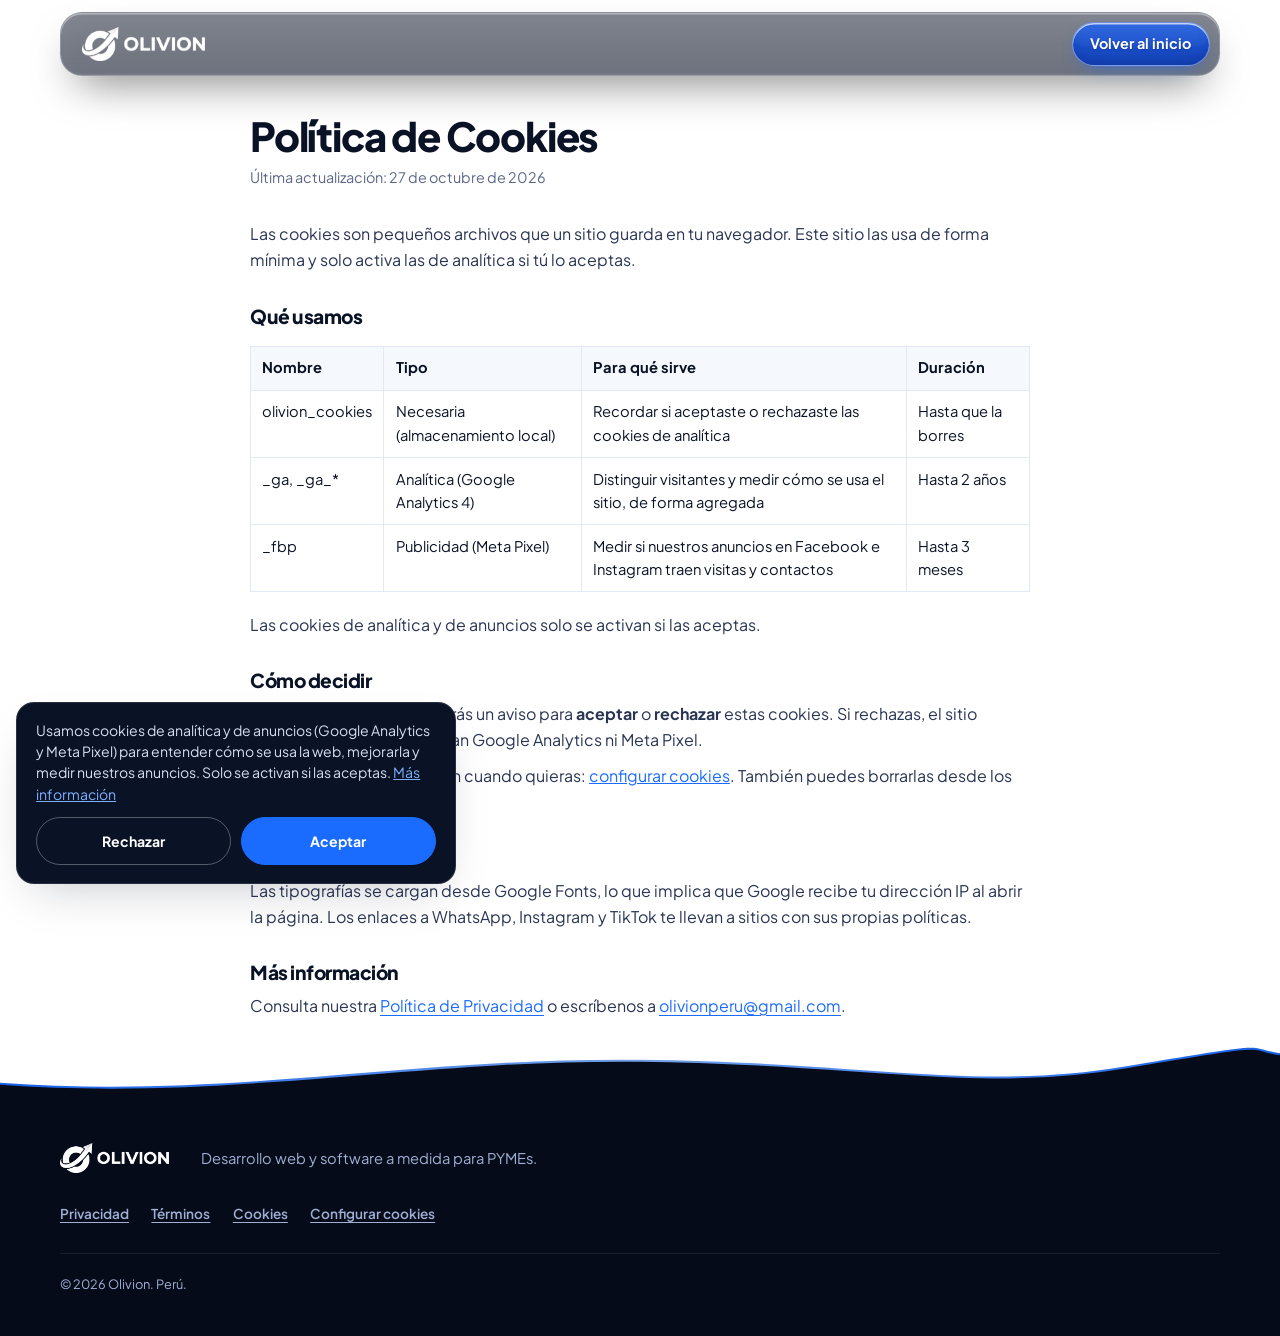
==== commit f9bc9b48: "SEO semana 1: titulo, H1 y meta con Lima, frase quien/que/donde, precios coherentes, JSON-LD complet" ====
--- a/cookies.html
+++ b/cookies.html
@@ -30,9 +30,9 @@
 <h2>Qué usamos</h2>
 <div class="legal__scroll"><table>
   <tr><th>Nombre</th><th>Tipo</th><th>Para qué sirve</th><th>Duración</th></tr>
-  <tr><td>olivion_cookies</td><td>Necesaria (almacenamiento local)</td><td>Recordar si aceptaste o rechazaste las cookies de analítica</td><td>Hasta que la borres</td></tr>
-  <tr><td>_ga, _ga_*</td><td>Analítica (Google Analytics 4)</td><td>Distinguir visitantes y medir cómo se usa el sitio, de forma agregada</td><td>Hasta 2 años</td></tr>
-  <tr><td>_fbp</td><td>Publicidad (Meta Pixel)</td><td>Medir si nuestros anuncios en Facebook e Instagram traen visitas y contactos</td><td>Hasta 3 meses</td></tr>
+<tr><td data-label="Nombre">olivion_cookies</td><td data-label="Tipo">Necesaria (almacenamiento local)</td><td data-label="Para qué sirve">Recordar si aceptaste o rechazaste las cookies de analítica</td><td data-label="Duración">Hasta que la borres</td></tr>
+<tr><td data-label="Nombre">_ga, _ga_*</td><td data-label="Tipo">Analítica (Google Analytics 4)</td><td data-label="Para qué sirve">Distinguir visitantes y medir cómo se usa el sitio, de forma agregada</td><td data-label="Duración">Hasta 2 años</td></tr>
+<tr><td data-label="Nombre">_fbp</td><td data-label="Tipo">Publicidad (Meta Pixel)</td><td data-label="Para qué sirve">Medir si nuestros anuncios en Facebook e Instagram traen visitas y contactos</td><td data-label="Duración">Hasta 3 meses</td></tr>
 </table></div>
 <p>Las cookies de analítica y de anuncios solo se activan si las aceptas.</p>
 
--- a/styles.css
+++ b/styles.css
@@ -66,7 +66,7 @@
 .ticks li::before{content:"✓";color:#5aa2ff;font-weight:800;margin-right:.45rem}
 
 /* entrada del texto */
-.hero__c>*{opacity:0;transform:translateY(20px);animation:up .8s cubic-bezier(.2,.7,.2,1) forwards}
+.hero__c>*{transform:translateY(12px);animation:up .6s cubic-bezier(.2,.7,.2,1) forwards}
 .hero__c>:nth-child(1){animation-delay:.05s}.hero__c>:nth-child(2){animation-delay:.15s}.hero__c>:nth-child(3){animation-delay:.28s}.hero__c>:nth-child(4){animation-delay:.4s}.hero__c>:nth-child(5){animation-delay:.52s}
 @keyframes up{to{opacity:1;transform:none}}
 
@@ -197,7 +197,7 @@
 /* Botones */
 .btn{
   position:relative;isolation:isolate;overflow:hidden;
-  background:linear-gradient(180deg,rgba(78,146,255,.94),rgba(22,94,242,.9));
+  background:linear-gradient(180deg,rgba(30,92,224,.98),rgba(18,66,184,.97));
   -webkit-backdrop-filter:var(--glass-blur);backdrop-filter:var(--glass-blur);
   border:1px solid rgba(255,255,255,.4);
   box-shadow:
@@ -210,10 +210,10 @@
   transition:transform .25s cubic-bezier(.2,.8,.2,1),box-shadow .25s,filter .25s;
 }
 .btn::before{content:"";position:absolute;inset:0 0 46% 0;border-radius:inherit;z-index:-1;pointer-events:none;
-  background:linear-gradient(180deg,rgba(255,255,255,.42),rgba(255,255,255,.04))}
+  background:linear-gradient(180deg,rgba(255,255,255,.08),rgba(255,255,255,.02))}
 .btn::after{content:"";position:absolute;top:-10%;bottom:-10%;left:-70%;width:45%;z-index:-1;pointer-events:none;
   background:linear-gradient(100deg,transparent,rgba(255,255,255,.55),transparent);transform:skewX(-20deg);transition:left .8s cubic-bezier(.2,.8,.2,1)}
-.btn:hover{background:linear-gradient(180deg,rgba(96,158,255,.96),rgba(30,104,250,.92));transform:translateY(-2px) scale(1.02);filter:saturate(1.1)}
+.btn:hover{background:linear-gradient(180deg,rgba(36,100,232,.98),rgba(22,74,196,.97));transform:translateY(-2px) scale(1.02);filter:saturate(1.1)}
 .btn:hover::after{left:130%}
 .btn:active{transform:translateY(0) scale(.98)}
 .btn--sm{box-shadow:inset 0 1.5px 0 rgba(255,255,255,.7),inset 0 -8px 14px -6px rgba(0,30,130,.35),0 8px 18px -10px rgba(26,107,255,.8)}
@@ -225,10 +225,10 @@
 }
 .btn--ghost:hover,.hero .btn--ghost:hover{background:linear-gradient(180deg,rgba(255,255,255,.26),rgba(255,255,255,.1));border-color:rgba(255,255,255,.5)}
 .btn--wa{
-  background:linear-gradient(180deg,rgba(64,214,112,.94),rgba(24,160,76,.9));
+  background:linear-gradient(180deg,rgba(14,122,56,.98),rgba(10,96,43,.97));
   box-shadow:inset 0 1.5px 0 rgba(255,255,255,.7),inset 0 -12px 20px -6px rgba(0,80,30,.35),0 12px 28px -12px rgba(31,184,85,.85),0 2px 6px rgba(10,18,38,.22);
   text-shadow:0 1px 2px rgba(0,60,25,.4)}
-.btn--wa:hover{background:linear-gradient(180deg,rgba(84,226,128,.96),rgba(30,172,84,.92))}
+.btn--wa:hover{background:linear-gradient(180deg,rgba(18,134,62,.98),rgba(12,106,48,.97))}
 .btn--line{
   background:linear-gradient(180deg,rgba(255,255,255,.16),rgba(255,255,255,.05));
   border:1px solid rgba(255,255,255,.32);
@@ -334,7 +334,7 @@
 .plan.plan--hot:hover{transform:translateY(-18px)}
 .plan--hot .plan__for{color:#b3c2e0}
 .plan--hot .plan__list li::before{background:rgba(255,255,255,.14);color:#8fbcff}
-.plan__badge{position:absolute;top:-14px;left:50%;transform:translateX(-50%);padding:.35rem 1rem;border-radius:99px;background:linear-gradient(180deg,#5a9eff,#1a6bff);color:#fff;font-size:.75rem;font-weight:800;letter-spacing:.04em;white-space:nowrap;box-shadow:inset 0 1px 0 rgba(255,255,255,.6),0 10px 20px -8px rgba(26,107,255,.8)}
+.plan__badge{position:absolute;top:-14px;left:50%;transform:translateX(-50%);padding:.35rem 1rem;border-radius:99px;background:linear-gradient(180deg,#1e5ce0,#1242b8);color:#fff;font-size:.75rem;font-weight:800;letter-spacing:.04em;white-space:nowrap;box-shadow:inset 0 1px 0 rgba(255,255,255,.6),0 10px 20px -8px rgba(26,107,255,.8)}
 .plan--custom{background:linear-gradient(180deg,#f7faff,#fff);border-style:dashed;border-color:#bcd0f3}
 
 .plans__extra{margin-top:2.2rem;text-align:center;color:var(--muted)}
@@ -401,7 +401,7 @@
 .sk{width:30px;height:30px;display:block}
 .stack__a--gm .sk{width:34px;height:34px}
 
-.stack__cta{display:flex;align-items:center;gap:.6rem;background:linear-gradient(180deg,#3ddc7e,#1fa855);color:#fff;font-weight:700;font-size:.92rem;white-space:nowrap;padding:.85rem 1.3rem;border-radius:999px;box-shadow:0 10px 24px -8px rgba(0,0,0,.55),inset 0 1px 0 rgba(255,255,255,.35);transition:transform .25s cubic-bezier(.2,.8,.2,1),box-shadow .25s}
+.stack__cta{display:flex;align-items:center;gap:.6rem;background:linear-gradient(180deg,#0e7a38,#0a602b);color:#fff;font-weight:700;font-size:.92rem;white-space:nowrap;padding:.85rem 1.3rem;border-radius:999px;box-shadow:0 10px 24px -8px rgba(0,0,0,.55),inset 0 1px 0 rgba(255,255,255,.35);transition:transform .25s cubic-bezier(.2,.8,.2,1),box-shadow .25s}
 .stack__cta .sk{width:22px;height:22px;flex:none}
 .stack__cta:hover{transform:translateY(-3px) scale(1.04);box-shadow:0 16px 30px -8px rgba(0,0,0,.6),inset 0 1px 0 rgba(255,255,255,.35)}
 @media (max-width:560px){
@@ -769,3 +769,30 @@
 .slot--taken>span{background:linear-gradient(180deg,#6b7794,#454f6b);box-shadow:none}
 .slot--taken .live{background:#ff6b6b;box-shadow:none;animation:none}
 .slot--taken:hover{transform:none}
+
+/* ===== SEO/UX semana 1: toques de 48px, banner de cookies, paginas legales, errores de formulario ===== */
+.foot__in a,.foot__legal a,.foot__legal button{min-height:48px;display:inline-flex;align-items:center}
+.faq__item summary{min-height:48px}
+.ck__b button{min-height:48px}
+.burger{width:48px;height:48px}
+@media (max-width:760px){
+  .stack__a{width:48px;height:48px}
+  .stack__a .sk{width:24px;height:24px}
+  .stack__a--gm .sk{width:28px;height:28px}
+}
+@media (max-width:560px){
+  .ck{padding:.9rem 1rem;font-size:.84rem}
+  html.has-ck .stack{bottom:calc(var(--ckh,190px) + 22px)}
+  html.has-ck .stack__a{display:none}
+}
+.legal{padding-top:7rem}
+@media (max-width:760px){.legal{padding-top:6rem}}
+.form__err:not([hidden]){display:block;color:#c62828;font-size:.88rem;font-weight:600;margin:-.35rem 0 .8rem}
+.form input[aria-invalid="true"]{border-color:#c62828}
+@media (max-width:600px){
+  .legal table,.legal tbody,.legal tr,.legal td{display:block;width:100%}
+  .legal tr:first-child{display:none}
+  .legal tr{border:1px solid var(--line);border-radius:12px;margin-bottom:.8rem;padding:.35rem .1rem}
+  .legal td{border:0;padding:.3rem .9rem}
+  .legal td::before{content:attr(data-label);display:block;font-size:.72rem;font-weight:800;letter-spacing:.05em;text-transform:uppercase;color:var(--muted)}
+}
